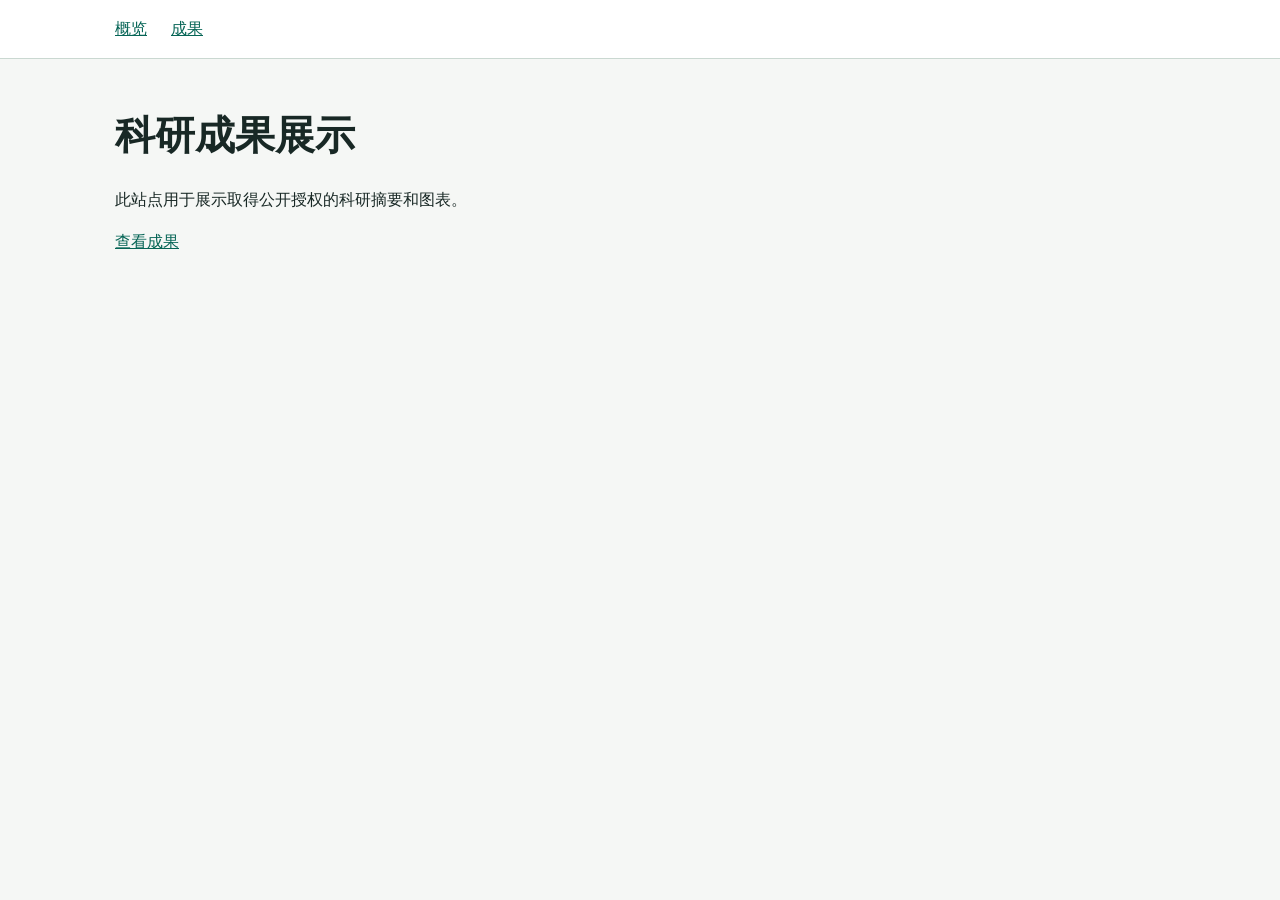
==== docs/index.html @ 7135bedb "Publish empty connectivity preview" ====
<!doctype html>
<html lang="zh-CN"><head><meta charset="utf-8"><meta name="viewport" content="width=device-width, initial-scale=1"><title>科研成果展示</title><link rel="stylesheet" href="assets/site.css"></head><body><header><nav class="wrap" aria-label="站点导航"><a href="index.html">概览</a><a href="results.html">成果</a></nav></header><main class="wrap"><h1>科研成果展示</h1><p class="intro">此站点用于展示取得公开授权的科研摘要和图表。</p><p><a href="results.html">查看成果</a></p></main></body></html>
---- docs/assets/site.css ----
:root{color:#182825;background:#f5f7f5;font-family:system-ui,sans-serif;line-height:1.65}
body{margin:0} .wrap{width:min(1050px,calc(100% - 2rem));margin:auto}
header{background:#fff;border-bottom:1px solid #cad8d1} nav{display:flex;gap:1.5rem;padding:1rem 0}
a{color:#066556} a:focus-visible{outline:2px solid #066556;outline-offset:4px}
main{padding:1.5rem 0 3rem} h1,h2,h3{line-height:1.25} h1{font-size:clamp(1.7rem,5vw,2.5rem)}
.intro{max-width:70ch} article{padding:1rem clamp(.65rem,3vw,1.5rem);margin:1rem 0 1.5rem;background:#fff;border:1px solid #cad8d1}
figure{margin:1rem 0} img{display:block;width:100%;height:auto} figcaption,.downloads{margin-top:.6rem}
summary{cursor:pointer;color:#066556;font-weight:600}.table-wrap{overflow:auto}
table{width:100%;border-collapse:collapse;text-align:start;font-variant-numeric:tabular-nums}
th,td{border-bottom:1px solid #cad8d1;padding:.4rem .55rem;text-align:start;min-width:5ch}
@media(max-width:480px){
  .table-wrap{overflow:visible} table,tbody,tr{display:block}
  thead{position:absolute;width:1px;height:1px;overflow:hidden;clip-path:inset(50%);white-space:nowrap}
  tbody tr{margin:.65rem 0;padding:.35rem .5rem;border:1px solid #cad8d1}
  td{display:grid;grid-template-columns:minmax(4.5rem,2fr) minmax(0,3fr);gap:.4rem;
     min-width:0;padding:.3rem .15rem;overflow-wrap:anywhere}
  td::before{content:attr(data-label);font-weight:600} td:last-child{border-bottom:0}
}
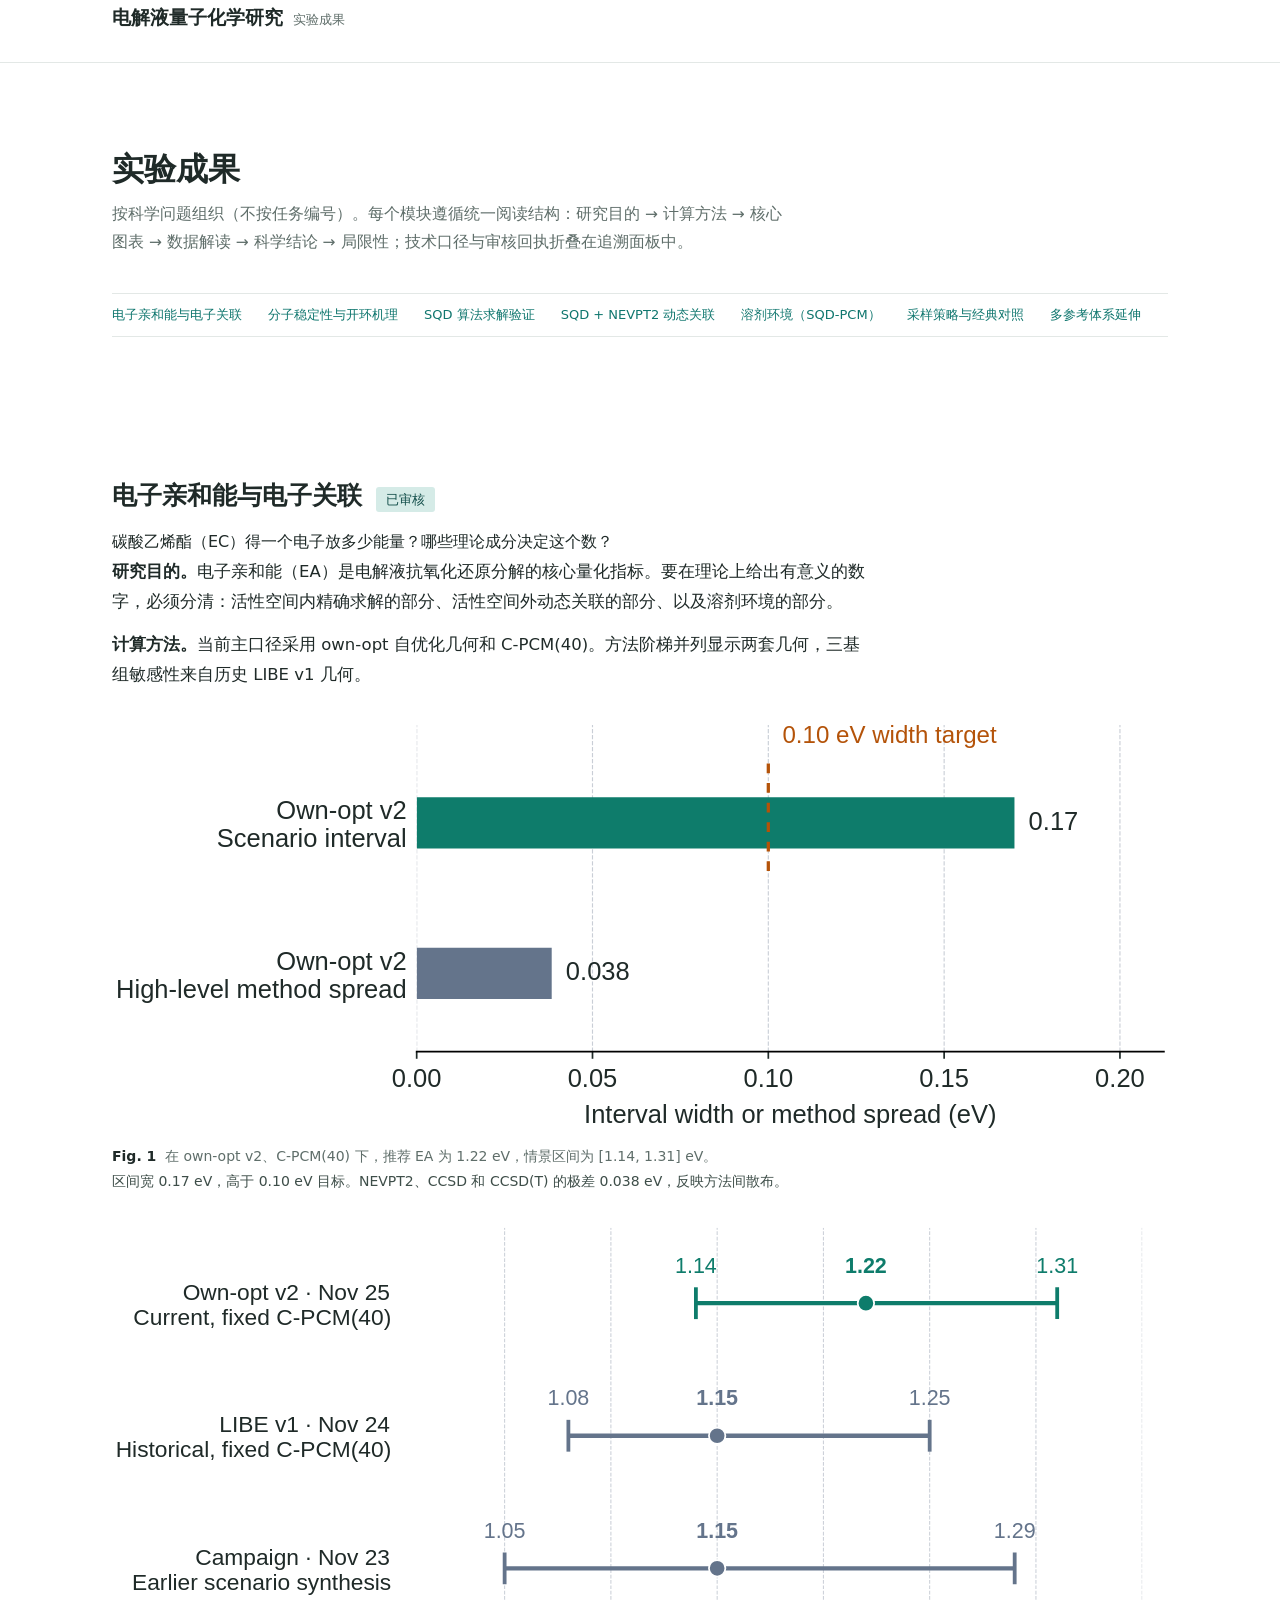
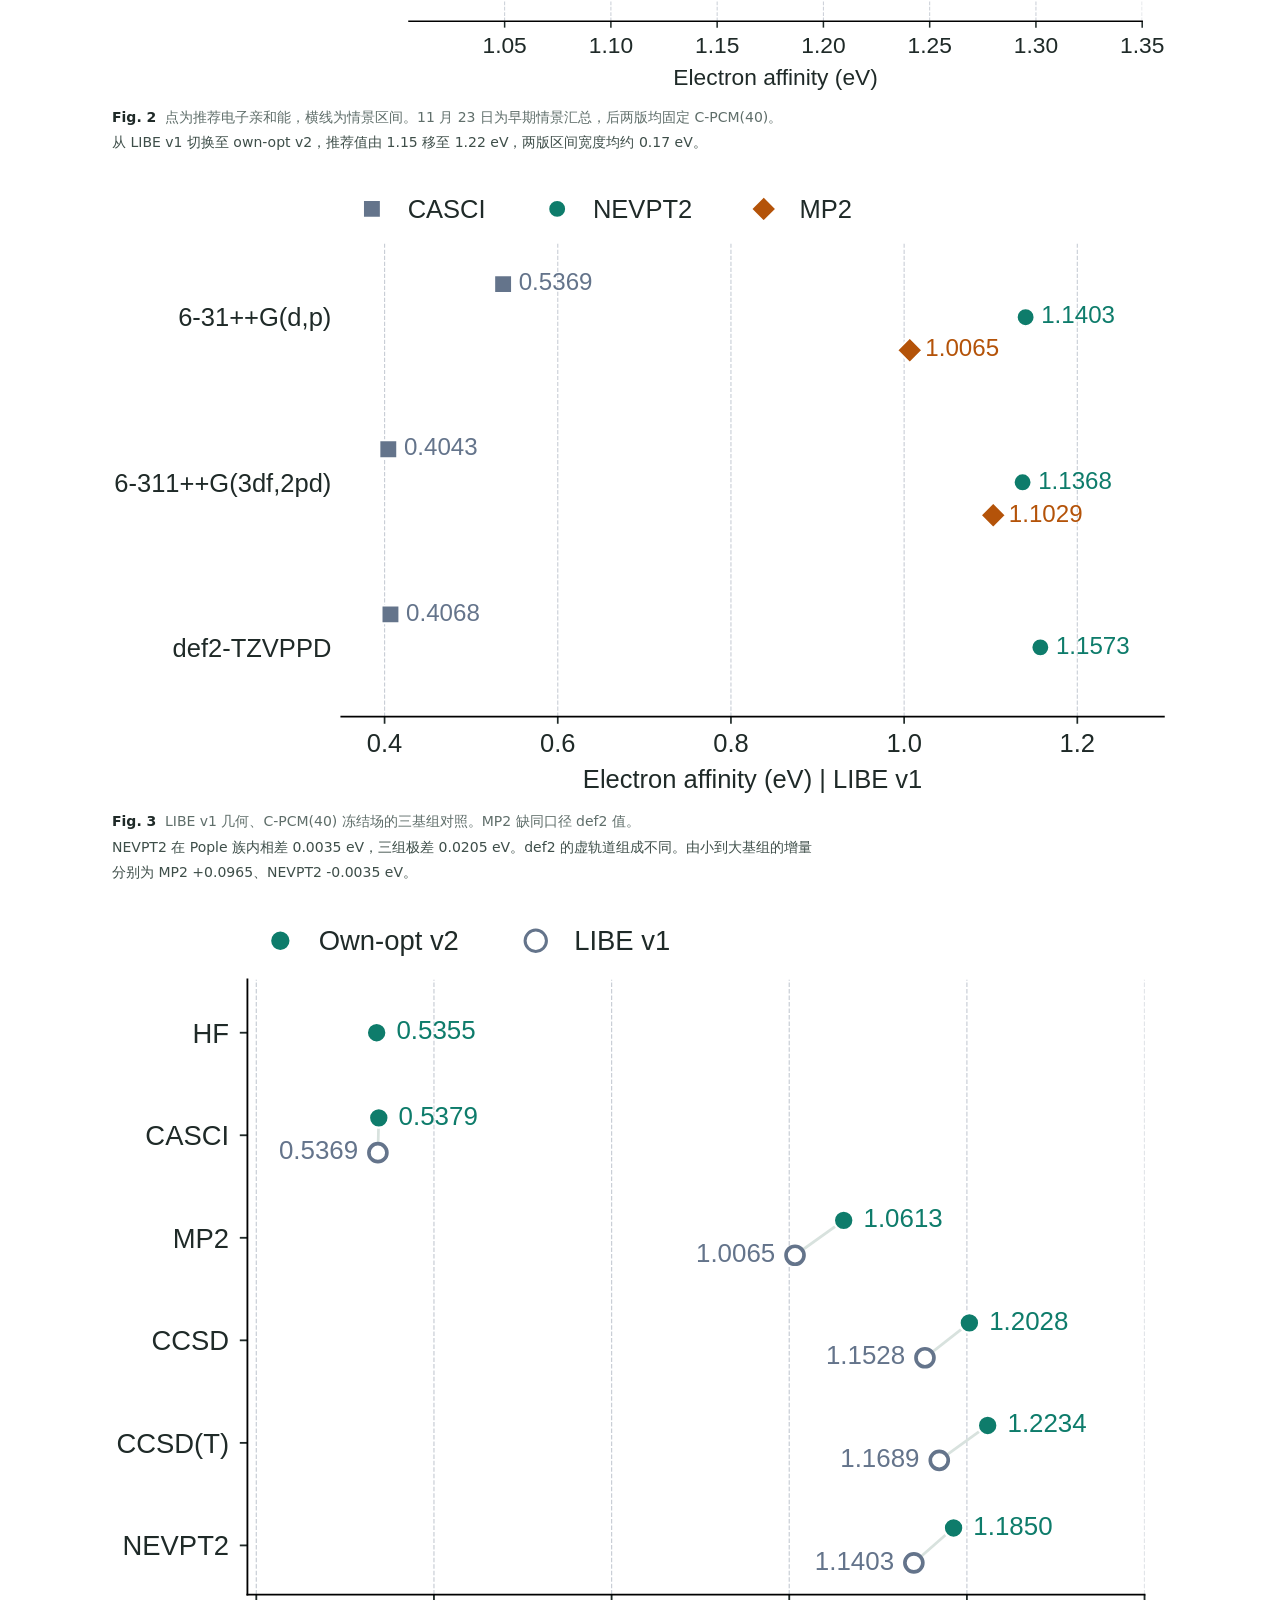
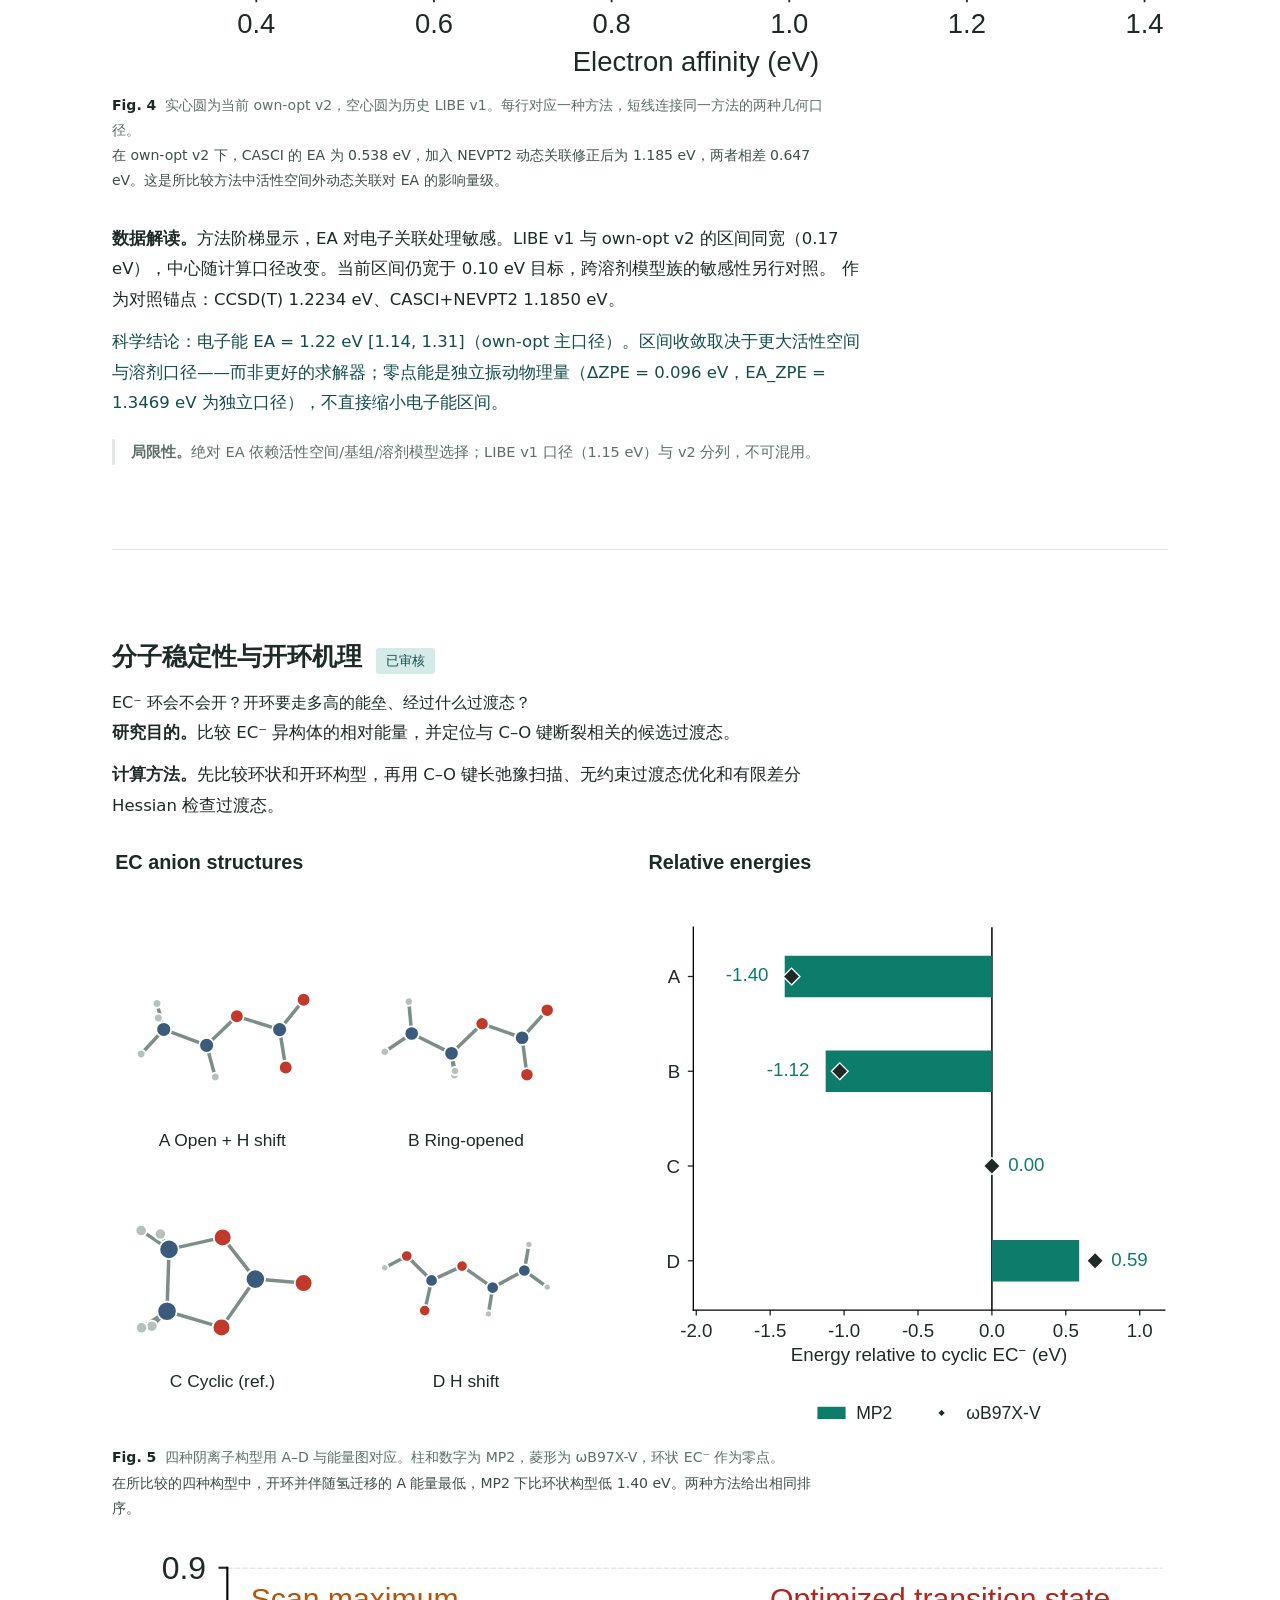
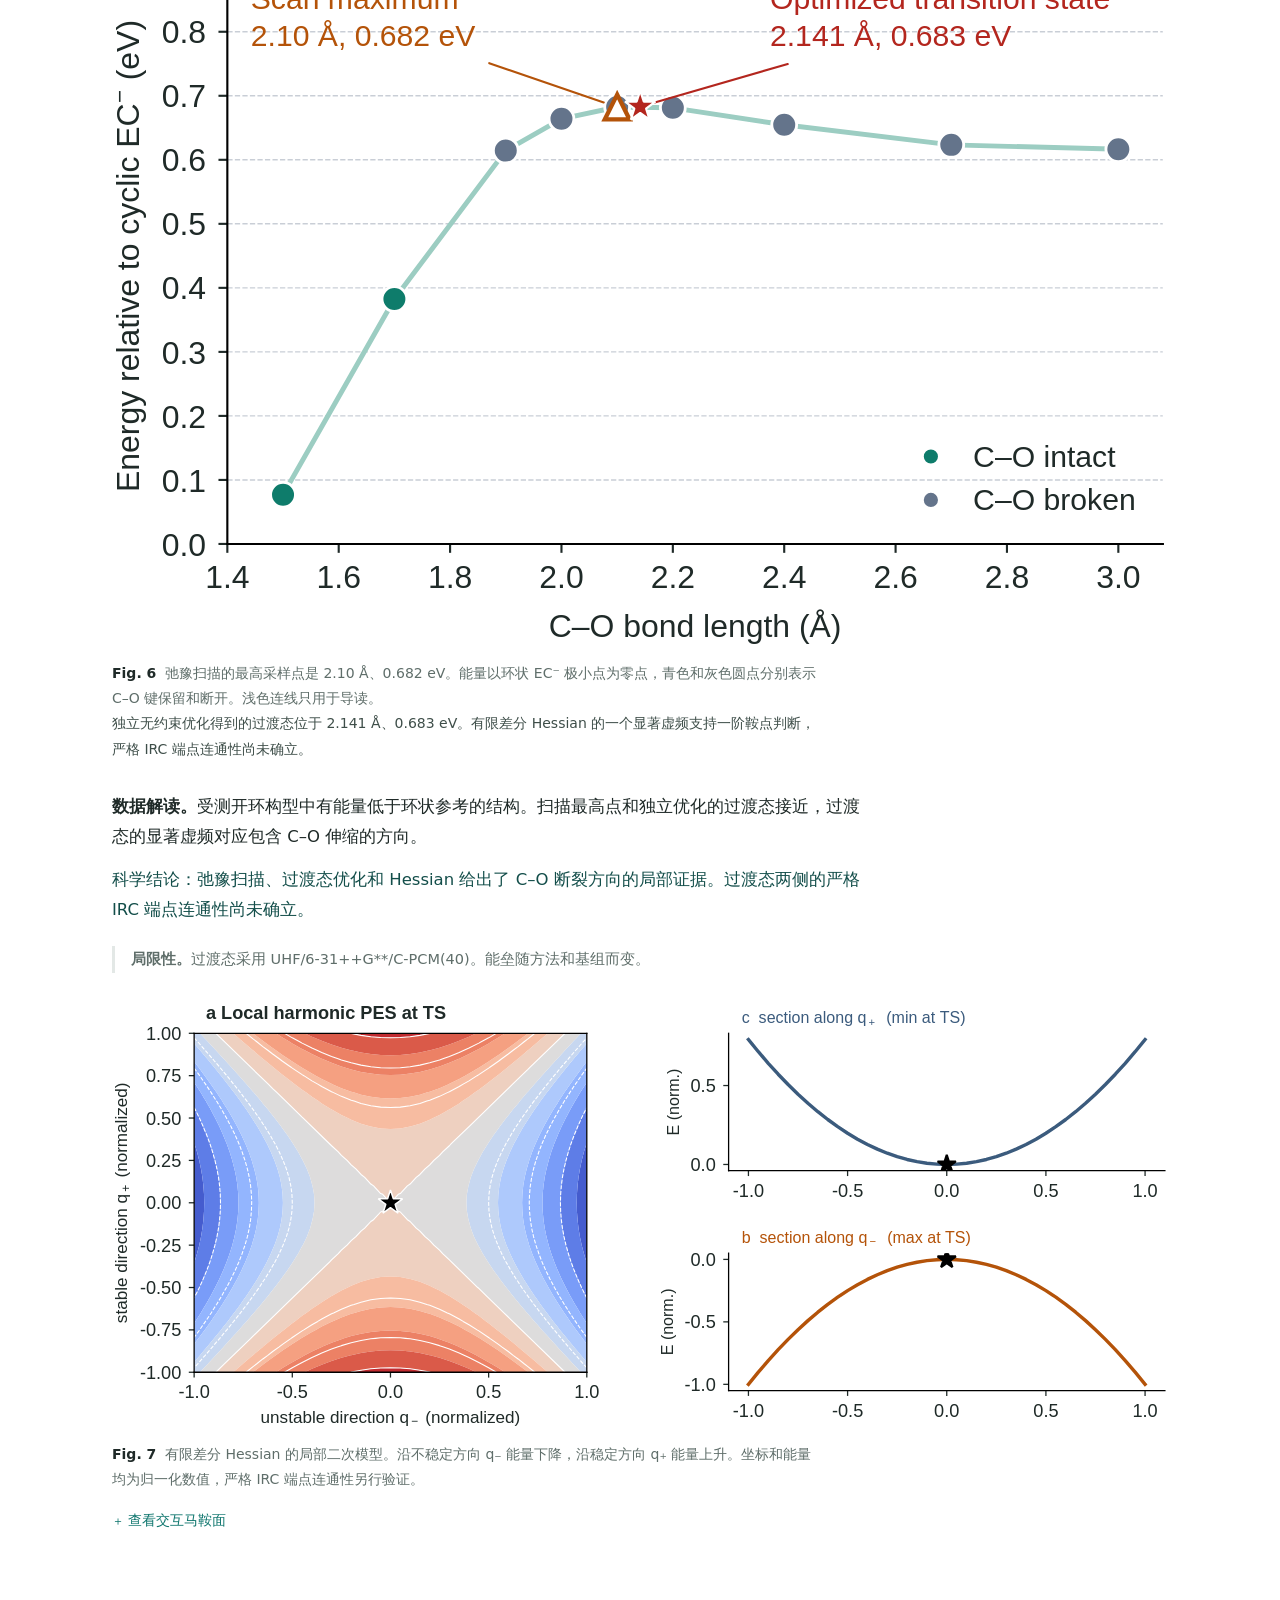
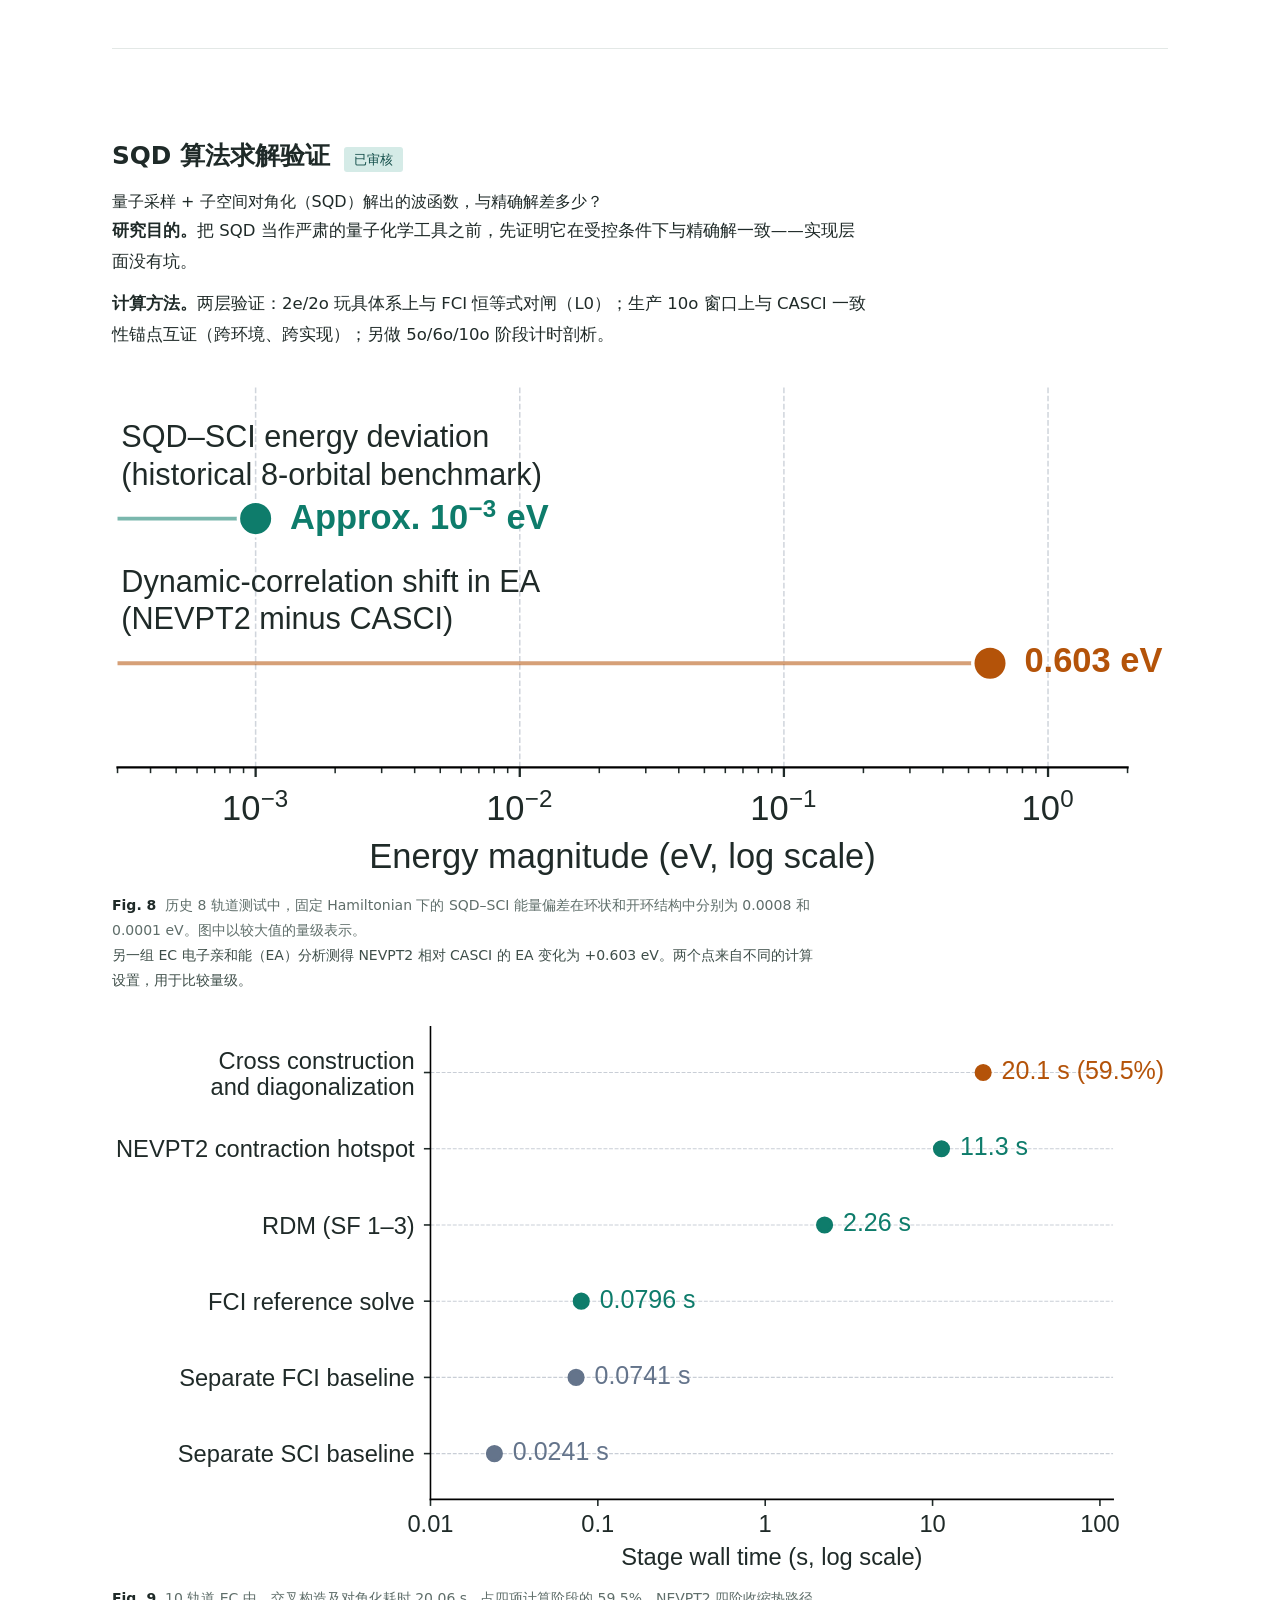
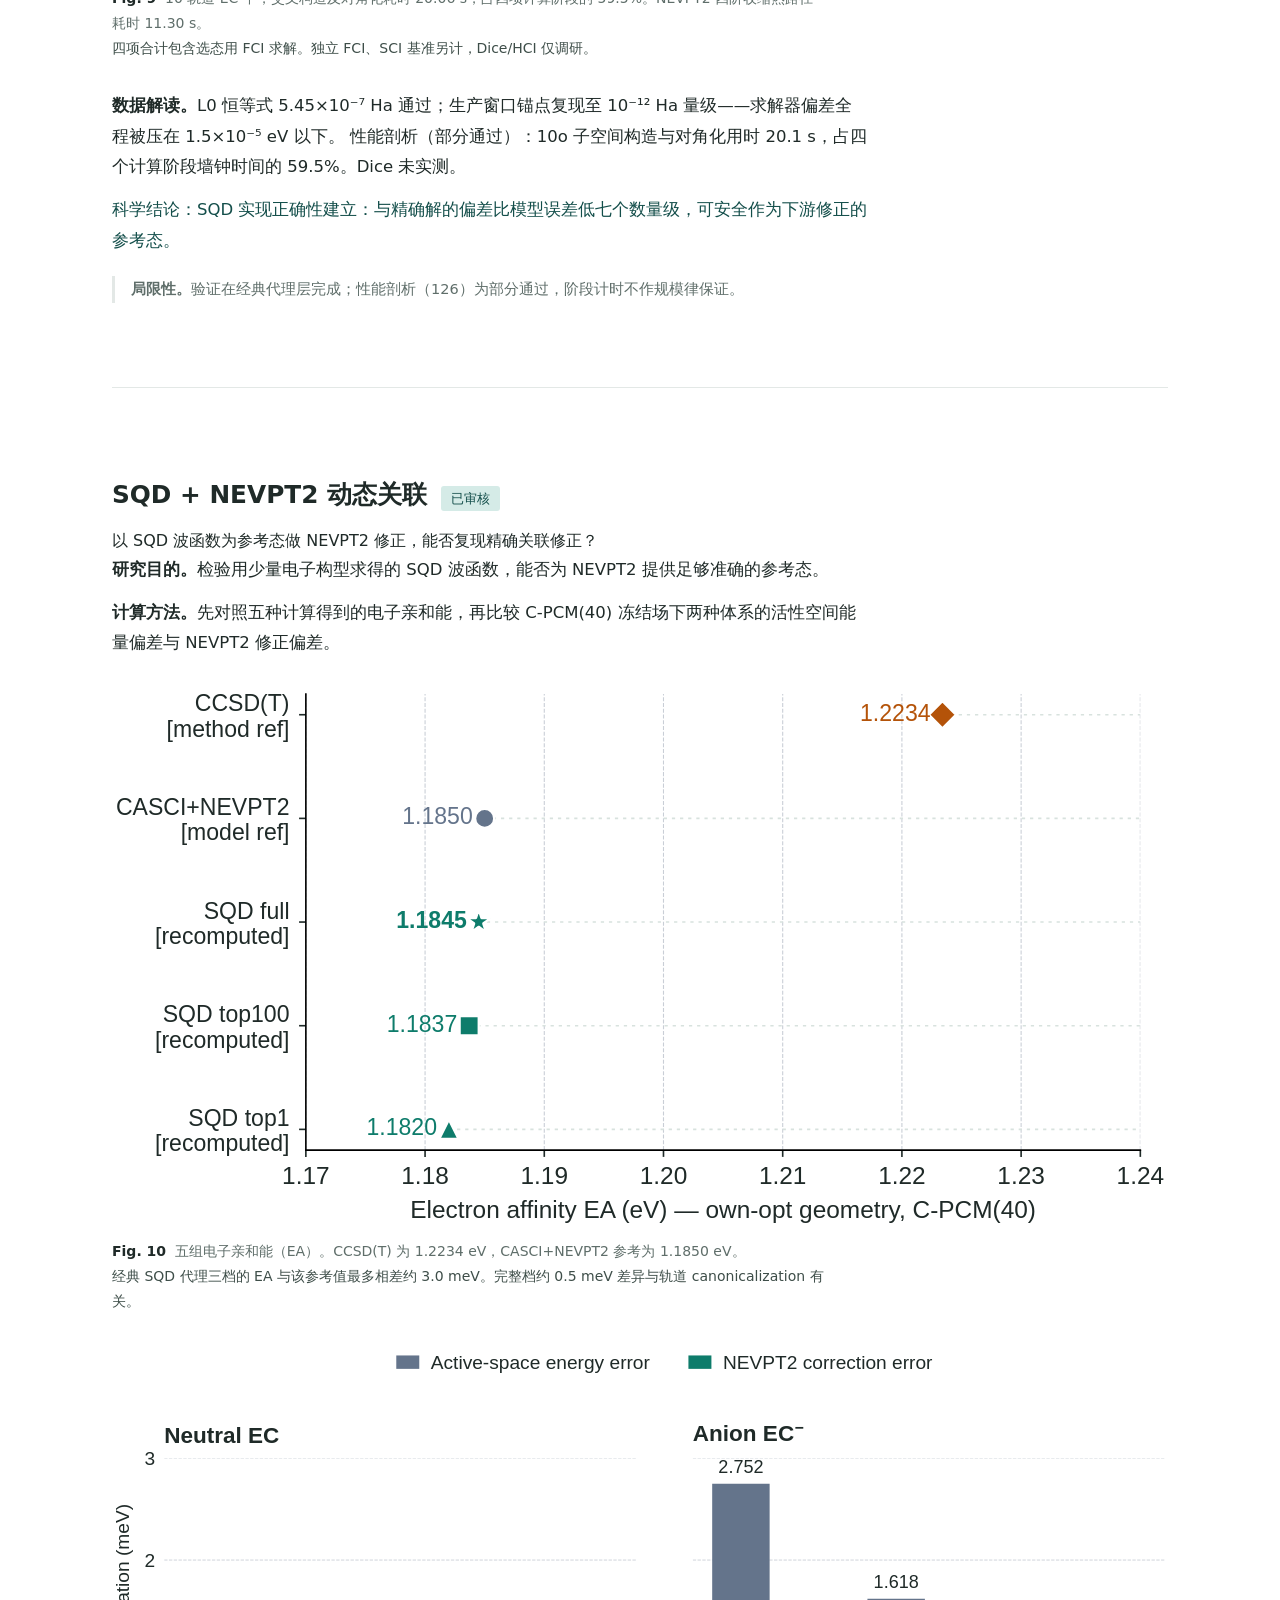
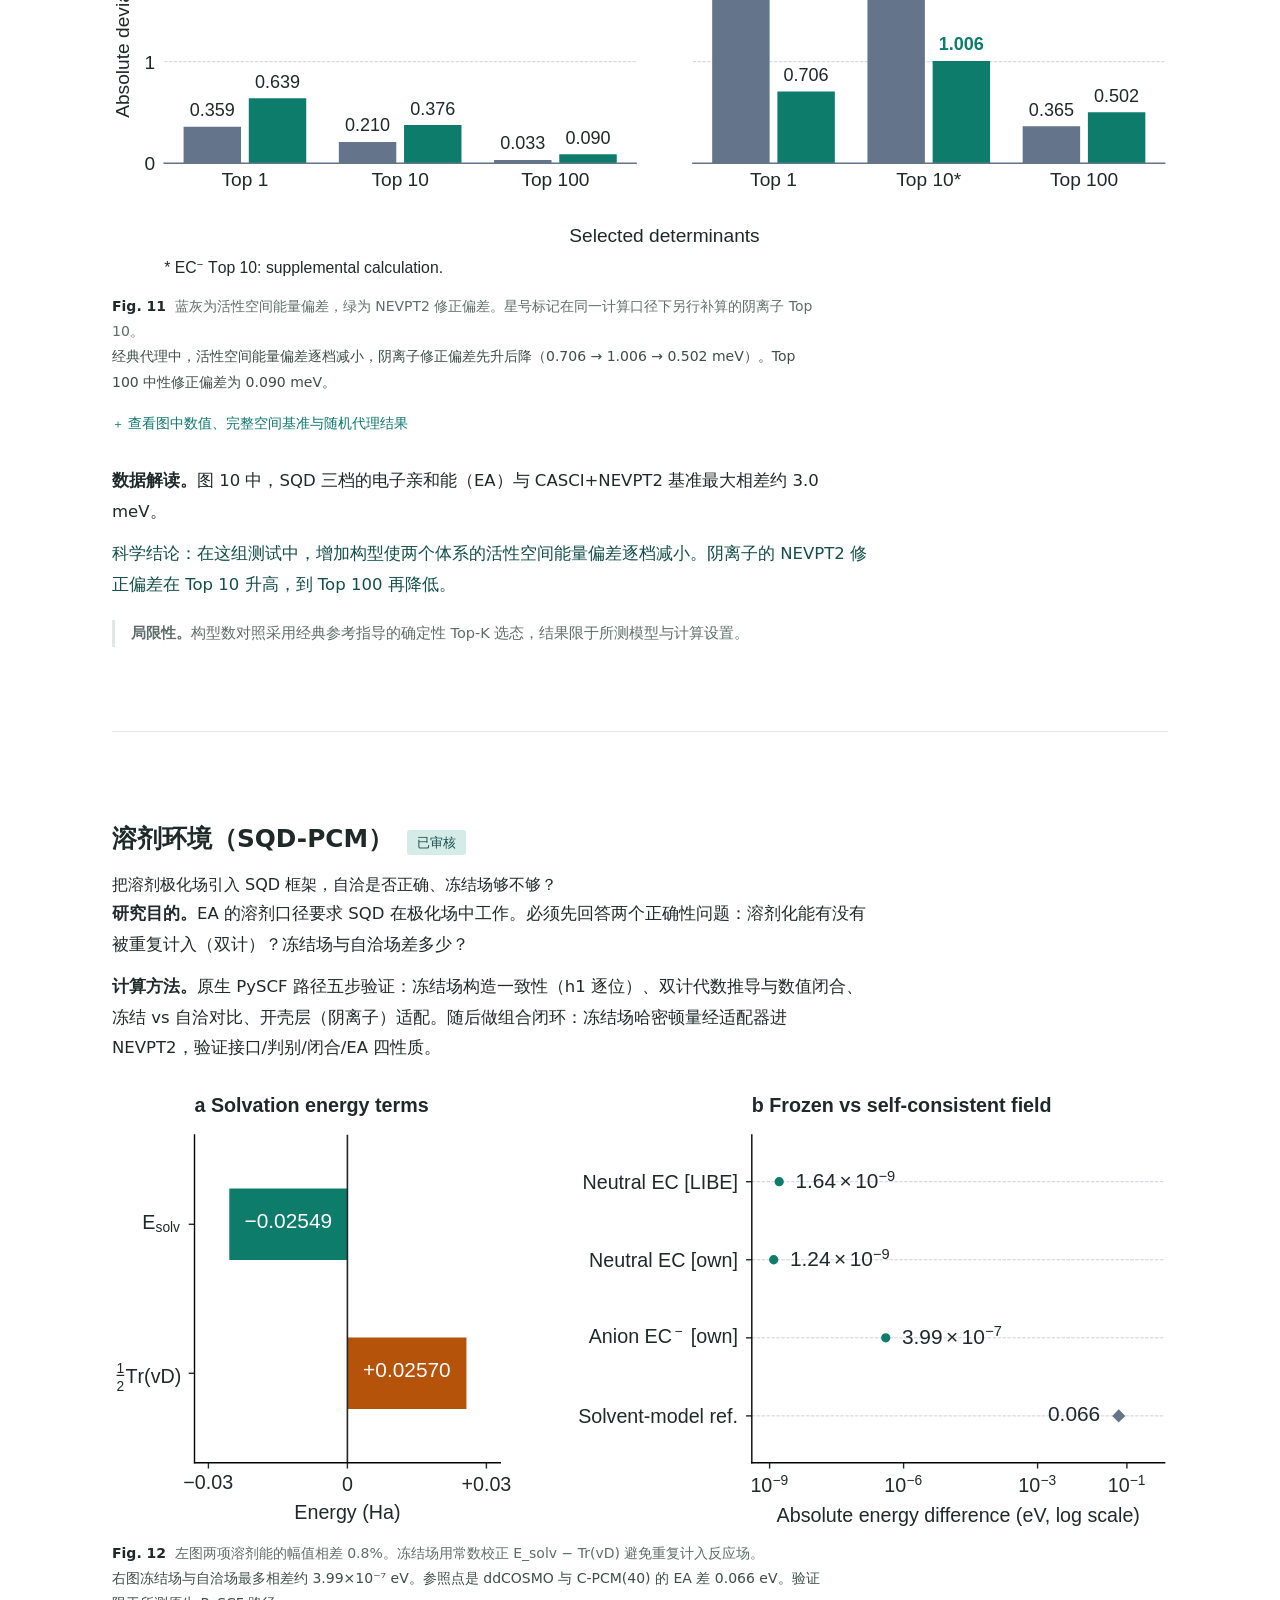
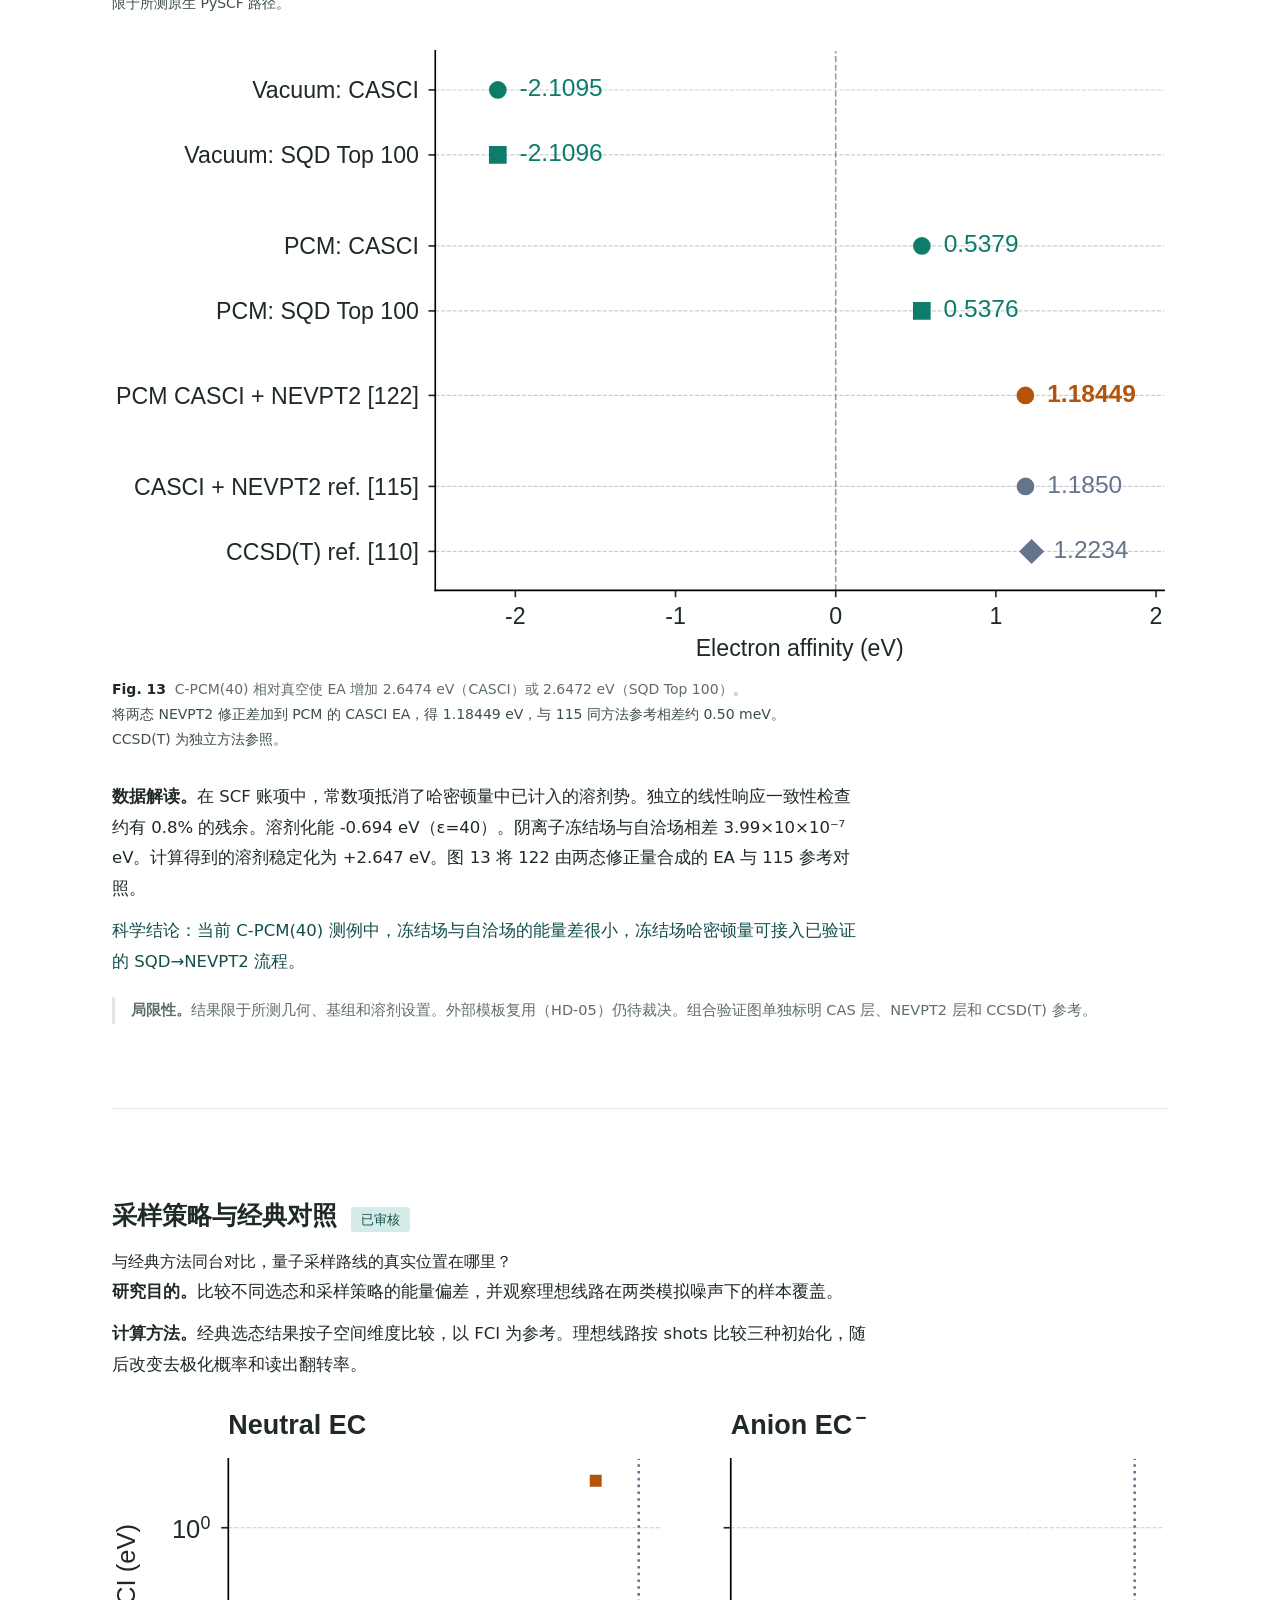
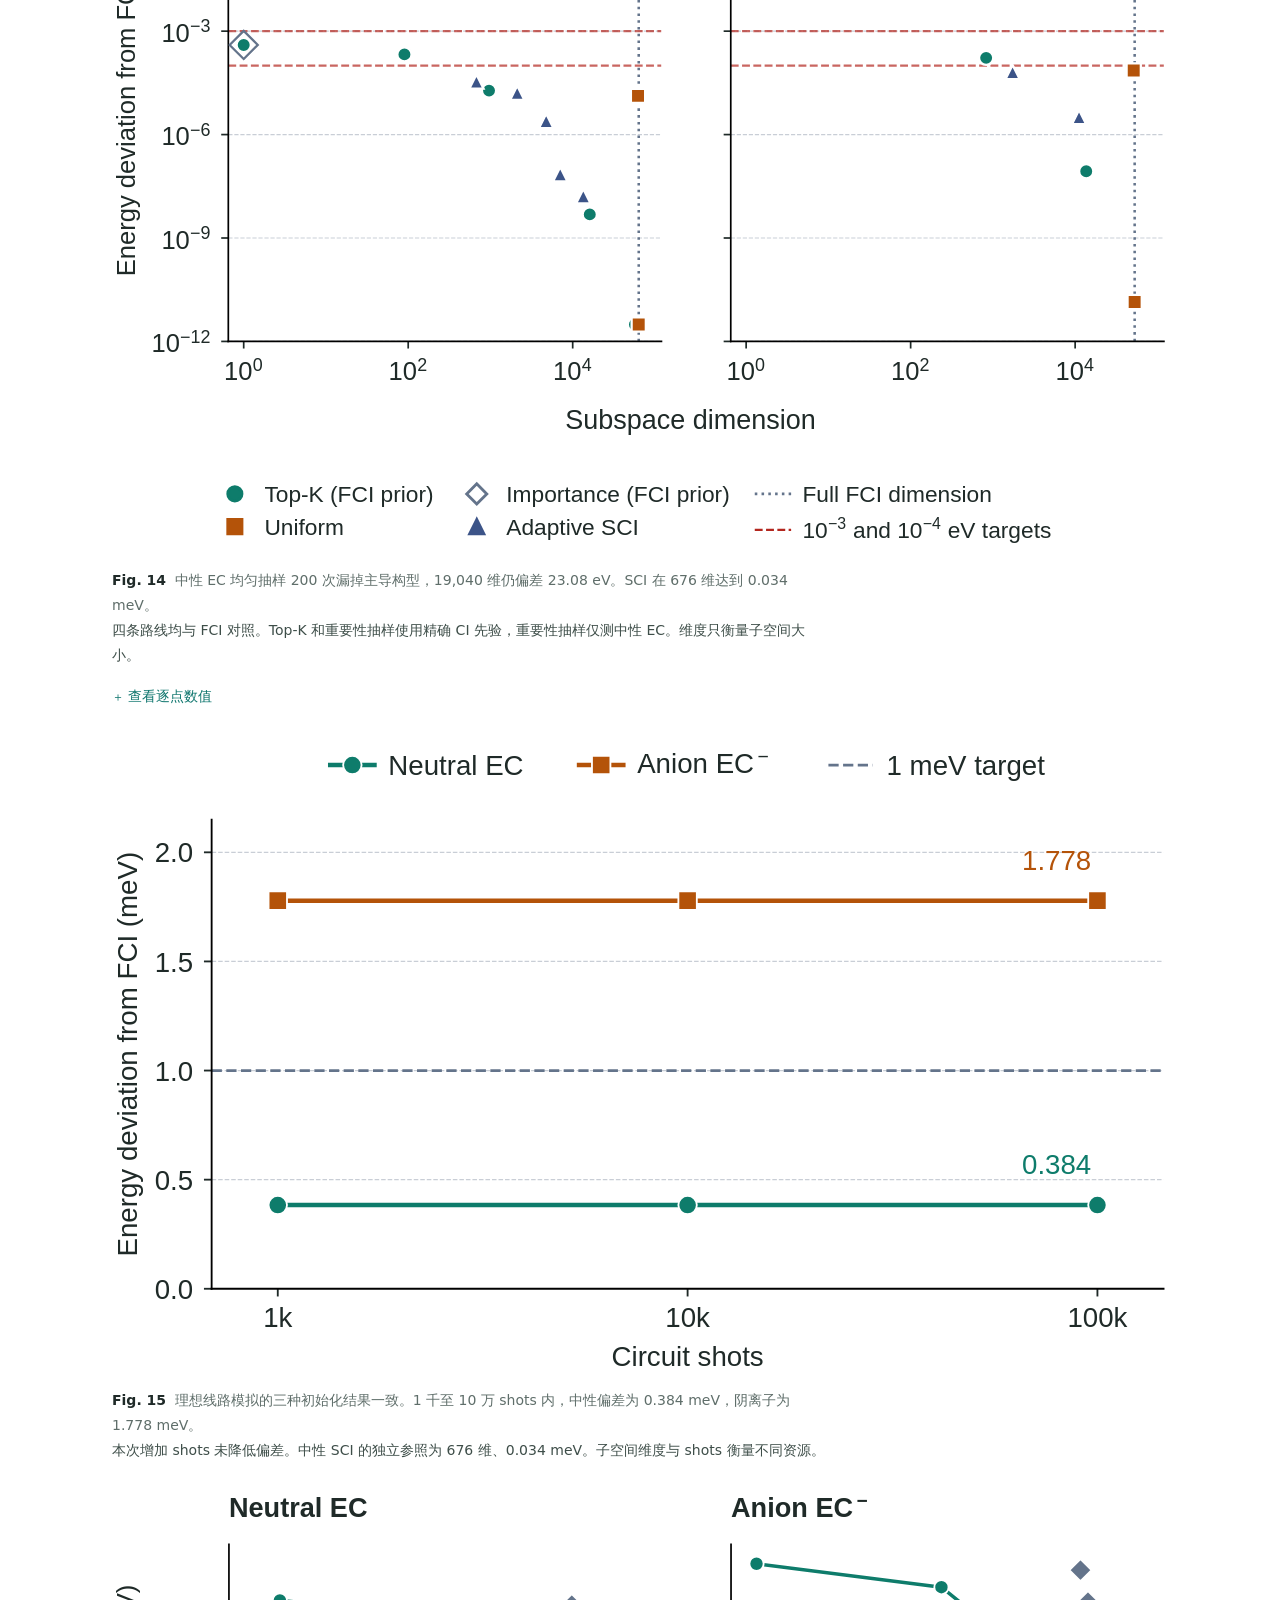
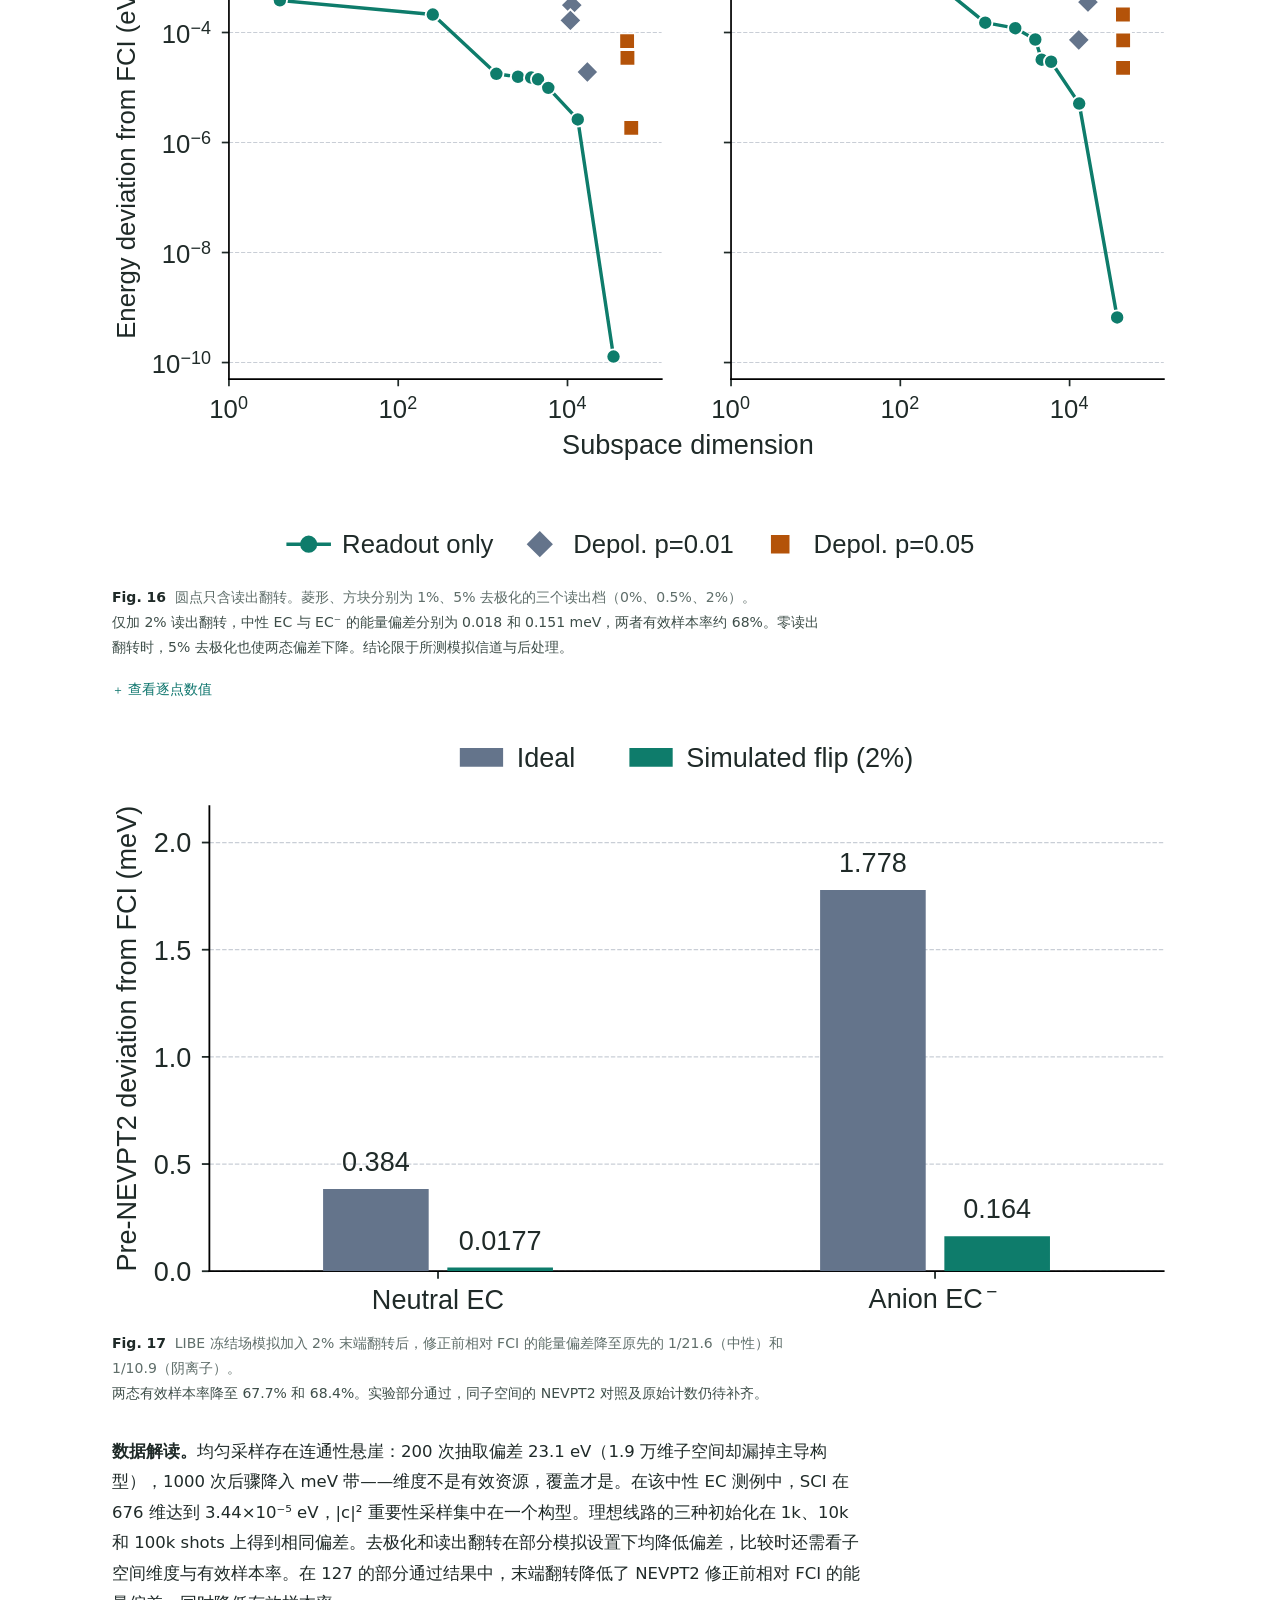
==== commit 5974017e: "Publish full research results" ====
--- a/docs/index.html
+++ b/docs/index.html
@@ -1,2 +1,251 @@
 <!doctype html>
-<html lang="zh-CN"><head><meta charset="utf-8"><meta name="viewport" content="width=device-width, initial-scale=1"><title>科研成果展示</title><link rel="stylesheet" href="assets/site.css"></head><body><header><nav class="wrap" aria-label="站点导航"><a href="index.html">概览</a><a href="results.html">成果</a></nav></header><main class="wrap"><h1>科研成果展示</h1><p class="intro">此站点用于展示取得公开授权的科研摘要和图表。</p><p><a href="results.html">查看成果</a></p></main></body></html>
+<html lang="zh-CN"><head>
+<meta charset="utf-8">
+<meta name="viewport" content="width=device-width, initial-scale=1">
+<title>实验成果 · 电解液量子化学研究</title>
+
+
+
+<style>/* site.css — 电解液量子化学科研网站 · 方向 A「刊」
+   设计系统唯一实现（DESIGN.md v2）。青绿主色 / 白底 / 期刊式层级。 */
+
+:root {
+  --ink: #1F2A28;
+  --teal: #0F766E;
+  --teal-deep: #134E4A;
+  --teal-tint: #D5EBE7;
+  --paper: #FFFFFF;
+  --canvas: #F4F6F5;
+  --muted: #5F6E6A;
+  --hairline: #E3E8E6;
+  --amber: #B45309;
+  --amber-tint: #FBEEDC;
+  --serif: "Noto Serif SC", "Songti SC", serif;
+  --sans: "Noto Sans SC", "Microsoft YaHei", sans-serif;
+  --w-wide: 1120px;
+  --w-read: 860px;
+}
+
+* { box-sizing: border-box; margin: 0; padding: 0; }
+html { scroll-behavior: smooth; }
+body {
+  background: var(--paper); color: var(--ink);
+  font-family: var(--sans); font-size: 16.5px; line-height: 1.85;
+  font-variant-numeric: tabular-nums;
+  -webkit-font-smoothing: antialiased;
+}
+a { color: var(--teal); text-decoration: none; }
+a:hover { text-decoration: underline; text-underline-offset: 3px; }
+:focus-visible { outline: 2px solid var(--teal); outline-offset: 2px; }
+img, svg { max-width: 100%; }
+
+.wrap { max-width: var(--w-wide); margin: 0 auto; padding: 0 32px; }
+.measure { max-width: 72ch; }
+
+/* ---------- 顶栏 ---------- */
+header.top { position: sticky; top: 0; background: rgba(255,255,255,.95); backdrop-filter: blur(8px);
+  border-bottom: 1px solid var(--hairline); z-index: 60; }
+.nav { display: flex; align-items: baseline; gap: 34px; height: 62px; }
+.brand { font-family: var(--serif); font-weight: 600; font-size: 19px; color: var(--ink); }
+.brand small { color: var(--muted); font-family: var(--sans); font-weight: 400; font-size: 12.5px; margin-left: 10px; }
+.nav nav { margin-left: auto; display: flex; gap: 26px; font-size: 14.5px; }
+.nav nav a { color: var(--muted); padding-bottom: 4px; }
+.nav nav a.on { color: var(--teal-deep); font-weight: 500; border-bottom: 2px solid var(--teal); }
+.nav .internal { font-size: 13px; color: var(--muted); border-left: 1px solid var(--hairline); padding-left: 22px; }
+
+/* ---------- 首屏 ---------- */
+.hero { padding: 88px 0 84px; border-bottom: 1px solid var(--hairline); }
+.hero-grid { display: grid; grid-template-columns: minmax(0,7fr) minmax(0,5fr); gap: 60px; align-items: start; }
+.kicker { font-size: 14px; color: var(--muted); margin-bottom: 16px; }
+h1 { font-family: var(--serif); font-weight: 600; font-size: clamp(30px, 3.8vw, 44px); line-height: 1.35; margin-bottom: 20px; }
+.lede { font-size: 17.5px; max-width: 60ch; margin-bottom: 24px; }
+.lede b { font-weight: 500; }
+.coreline { border-left: 3px solid var(--teal); padding: 6px 0 6px 18px; margin: 24px 0 32px; max-width: 62ch; }
+.coreline p { font-size: 16px; color: var(--teal-deep); }
+.coreline small { display: block; color: var(--muted); font-size: 13px; margin-top: 4px; }
+.statrow { display: flex; gap: 52px; flex-wrap: wrap; }
+.stat .n { font-size: 42px; font-weight: 500; color: var(--teal-deep); line-height: 1.15; }
+.stat .n em { font-style: normal; font-size: 16px; color: var(--muted); font-weight: 400; margin-left: 3px; }
+.stat .l { font-size: 13.5px; color: var(--muted); margin-top: 2px; max-width: 20ch; }
+.hero-fig img { width: 100%; display: block; }
+.hero-fig figcaption, .figcap { font-size: 13px; color: var(--muted); margin-top: 10px; line-height: 1.75;
+  border-top: 1px solid var(--hairline); padding-top: 10px; }
+
+/* ---------- 章节 ---------- */
+section.chapter { padding: 84px 0; border-bottom: 1px solid var(--hairline); }
+section.chapter.tint { background: var(--canvas); }
+.ch-head { margin-bottom: 36px; }
+.ch-head h2 { font-family: var(--serif); font-weight: 600; font-size: clamp(24px, 2.6vw, 32px); line-height: 1.4; }
+.ch-head .sub { color: var(--muted); font-size: 15.5px; margin-top: 8px; max-width: 68ch; }
+
+/* ---------- 成果模块（文章式） ---------- */
+.result { padding: 40px 0; border-top: 1px solid var(--hairline); }
+.result:first-of-type { border-top: none; padding-top: 8px; }
+.result-head { display: flex; align-items: baseline; gap: 14px; flex-wrap: wrap; margin-bottom: 8px; }
+.result-head h3 { font-family: var(--serif); font-weight: 600; font-size: 24px; line-height: 1.45; }
+.badge { display: inline-block; font-size: 12.5px; padding: 1px 10px; border-radius: 3px; font-weight: 500; vertical-align: 2px; white-space: nowrap; }
+.badge.ok { background: var(--teal-tint); color: var(--teal-deep); }
+.badge.partial { background: var(--amber-tint); color: var(--amber); }
+.badge.plain { background: var(--canvas); color: var(--muted); }
+.result .q { font-size: 15.5px; color: var(--teal-deep); margin-bottom: 14px; }
+.reading { display: flex; flex-wrap: wrap; gap: 4px 26px; font-size: 13px; color: var(--muted);
+  border-top: 1px solid var(--hairline); border-bottom: 1px solid var(--hairline); padding: 9px 0; margin: 22px 0; }
+.interp { max-width: 72ch; }
+.interp p { margin-bottom: 12px; }
+.interp .concl { color: var(--teal-deep); font-weight: 500; }
+.limits { font-size: 14.5px; color: var(--muted); border-left: 3px solid var(--hairline); padding-left: 16px; margin-top: 20px; }
+
+/* 图容器 */
+figure.fig { margin: 30px 0; }
+figure.fig img { width: 100%; display: block; background: #fff; }
+figure.fig figcaption { font-size: 14px; color: var(--muted); margin-top: 12px; line-height: 1.8; max-width: 80ch; }
+figure.fig figcaption b { color: var(--ink); font-weight: 500; }
+.figure-number, #lightbox .lightbox-number { color: inherit; font-weight: 700; white-space: nowrap; }
+.figure-number { color: var(--ink); margin-right: 0.3em; }
+#lightbox .lightbox-number { display: block; }
+#lightbox .lightbox-number:empty { display: none; }
+figure.fig .figure-zoom { display: block; width: 100%; margin: 0; padding: 0; border: 0; background: none; cursor: zoom-in; }
+
+/* 灯箱 */
+#lightbox { width: min(96vw, 1280px); max-height: 92vh; margin: auto; padding: 10px;
+  overflow: auto; border: 0; border-radius: 5px; background: #17211e; color: #E7EFED; }
+#lightbox::backdrop { background: rgba(20,28,26,.82); }
+#lightbox img { display: block; max-width: 100%; height: auto; margin-inline: auto; background: #fff; cursor: zoom-out; }
+#lightbox .cap { margin: 10px auto 2px; max-width: 85ch; white-space: pre-line; font-size: 13.5px; }
+#lightbox .lightbox-close { display: block; margin: 0 0 8px auto; padding: 7px 12px; min-height: 36px;
+  border: 1px solid #9FB6AB; background: #17211e; color: #fff; cursor: pointer; }
+#lightbox .lightbox-close:focus-visible { outline-color: #fff; }
+
+/* 追溯面板 */
+details.trace { margin-top: 16px; font-size: 14px; }
+details.trace summary { cursor: pointer; color: var(--teal); list-style: none; font-weight: 400; }
+details.trace summary::-webkit-details-marker { display: none; }
+details.trace summary::before { content: "＋ "; font-size: 12px; }
+details.trace[open] summary::before { content: "－ "; }
+details.trace table { width: 100%; border-collapse: collapse; margin-top: 10px; font-size: 13.5px; }
+details.trace th { text-align: left; font-weight: 500; color: var(--muted); padding: 6px 14px 6px 0; border-bottom: 1px solid var(--hairline); white-space: nowrap; }
+details.trace td { padding: 6px 14px 6px 0; border-bottom: 1px solid var(--hairline); }
+.figure-source-links { display: flex; flex-wrap: wrap; gap: 8px 16px; list-style: none; padding: 0; }
+.point-system { display: flex; flex-wrap: wrap; align-items: center; gap: 8px; margin-top: 12px; }
+.point-system select { font: inherit; color: var(--ink); background: #fff; border: 1px solid var(--muted);
+  padding: 5px 8px; min-height: 36px; }
+.figure-points .point-table { font-variant-numeric: tabular-nums; color: var(--ink); }
+.figure-points .point-table thead th { white-space: normal; }
+.figure-points .point-table[hidden], .figure-points .point-label { display: none; }
+@media (max-width: 620px) {
+  .figure-points .point-table thead { position: absolute; height: 1px; width: 1px; margin: -1px;
+    overflow: hidden; clip-path: inset(50%); }
+  .figure-points .point-table, .figure-points .point-table tbody, .figure-points .point-table tr { display: block; }
+  .figure-points .point-table tr { padding: 6px 0; border-bottom: 1px solid var(--hairline); }
+  .figure-points .point-table td { display: grid; grid-template-columns: minmax(0, 2fr) minmax(0, 3fr);
+    gap: 8px; padding: 2px 0; border: 0; overflow-wrap: anywhere; }
+  .figure-points .point-label { display: inline; color: var(--muted); }
+}
+
+/* 数据表 */
+table.data { width: 100%; border-collapse: collapse; font-size: 14.5px; }
+table.data th { text-align: left; font-weight: 500; color: var(--muted); padding: 8px 16px 8px 0; border-bottom: 2px solid var(--hairline); }
+table.data td { padding: 8px 16px 8px 0; border-bottom: 1px solid var(--hairline); }
+table.data td.num { text-align: right; font-variant-numeric: tabular-nums; }
+
+/* 分类学表（计算来源） */
+table.taxonomy td.src { white-space: nowrap; font-weight: 500; color: var(--teal-deep); }
+
+/* 3D / 交互容器 */
+.mol3d { width: 100%; height: 420px; background: #fff; position: relative; border: 1px solid var(--hairline); }
+.mol3d .hint { position: absolute; right: 14px; bottom: 12px; font-size: 12px; color: var(--muted); pointer-events: none; }
+.mol-legend { display: flex; gap: 16px; flex-wrap: wrap; font-size: 12.5px; color: var(--muted); margin: 8px 0 2px; }
+.mol-legend .dot { display: inline-block; width: 11px; height: 11px; border-radius: 50%; margin-right: 5px; vertical-align: -1px; }
+.mol-tabs { display: flex; flex-wrap: wrap; gap: 8px; margin: 14px 0; }
+.mol-tabs button { font-family: var(--sans); font-size: 13.5px; padding: 4px 14px; background: #fff;
+  border: 1px solid var(--hairline); border-radius: 3px; color: var(--muted); cursor: pointer; }
+.mol-tabs button.on { border-color: var(--teal); color: var(--teal-deep); font-weight: 500; }
+.plotly-box { width: 100%; height: 480px; border: 1px solid var(--hairline); background: #fff; }
+
+/* 方法流程（示意图占位容器） */
+.pipeline { margin: 28px 0; }
+.pipeline svg { width: 100%; height: auto; }
+
+/* 结论列表 */
+ul.props { list-style: none; max-width: 76ch; }
+ul.props li { padding: 14px 0 14px 30px; position: relative; border-bottom: 1px solid var(--hairline); }
+ul.props li::before { content: ""; position: absolute; left: 2px; top: 24px; width: 14px; height: 3px; background: var(--teal); }
+ul.props li .ev { display: block; font-size: 13px; color: var(--muted); margin-top: 2px; }
+
+/* 页脚 */
+footer { padding: 52px 0 64px; font-size: 13.5px; color: var(--muted); }
+footer .cols { display: flex; gap: 80px; flex-wrap: wrap; }
+
+/* 内部管理区（ops） */
+body.ops { background: #ECEFF0; }
+body.ops .panel { background: #fff; border: 1px solid #D5DAD8; border-left: 3px solid #9AA5A0; border-radius: 2px; padding: 18px 20px; margin-bottom: 16px; }
+body.ops .panel h2 { font-family: var(--sans); font-size: 16px; font-weight: 700; margin-bottom: 10px; color: #3E4E49; }
+body.ops .brand { color: #3E4E49; }
+body.ops .brand small { color: #7A8581; }
+body.ops header.top { background: #ECEFF0; border-bottom: 1px solid #D5DAD8; }
+body.ops .nav a { color: #5F6E6A; }
+body.ops .tag { background: #ECEFF0; color: #5F6E6A; }
+body.ops .badge.ok { background: #E2E7E5; color: #3E4E49; }
+body.ops .badge.partial { background: #F0E9DE; color: #8A6D3B; }
+body.ops .cols2 { display: grid; grid-template-columns: 1fr 1fr; gap: 18px; }
+body.ops .tag { font-size: 12px; padding: 1px 8px; border-radius: 3px; background: var(--canvas); color: var(--muted); }
+body.ops .grid-tasks .task { display: flex; justify-content: space-between; gap: 12px; padding: 8px 0; border-bottom: 1px solid var(--hairline); font-size: 14px; }
+
+/* 兼容提示条 */
+.compat-note { background: var(--amber-tint); color: var(--amber); font-size: 13.5px; padding: 8px 16px; text-align: center; }
+
+/* 响应式 */
+@media (max-width: 900px) {
+  .hero-grid { grid-template-columns: 1fr; gap: 36px; }
+  .nav nav { display: none; }
+  .nav .internal { display: none; }
+  .statrow { gap: 30px; }
+  body.ops .cols2 { grid-template-columns: 1fr; }
+  .reading { gap: 4px 18px; }
+}
+@media (max-width: 480px) {
+  .wrap { padding: 0 20px; }
+  .stat .n { font-size: 34px; }
+  .mol3d { height: 320px; }
+  details.trace table, details.trace tbody, details.trace tr, details.trace th, details.trace td { display: block; }
+  details.trace th { border-bottom: none; padding-bottom: 0; }
+  details.trace td { padding: 2px 0 10px 0; border-bottom: 1px solid var(--hairline); }
+  table.data { font-size: 13px; }
+}
+@media (prefers-reduced-motion: reduce) {
+  html { scroll-behavior: auto; }
+  * { transition: none !important; animation: none !important; }
+}
+
+:root{--sans:system-ui,"Microsoft YaHei",sans-serif;--serif:system-ui,"Microsoft YaHei",sans-serif}
+
+.point-system-label{margin:12px 0 2px;font-size:14px;color:var(--teal-deep)}
+a.figure-zoom{display:block} .interactive-saddle p{margin:8px 0}</style><script src="assets/site.js" defer=""></script><meta name="release-version" content="research-results-20261126">
+</head>
+<body>
+<header class="top"><div class="wrap nav">
+  <div class="brand">电解液量子化学研究<small>实验成果</small></div>
+  
+  
+</div></header>
+
+<section class="chapter" style="border-bottom:none;padding-bottom:30px"><div class="wrap">
+  <div class="ch-head">
+    <h2>实验成果</h2>
+    <p class="sub">按科学问题组织（不按任务编号）。每个模块遵循统一阅读结构：研究目的 → 计算方法 → 核心图表 → 数据解读 → 科学结论 → 局限性；技术口径与审核回执折叠在追溯面板中。</p>
+  </div>
+  <div class="reading" id="topic-nav"><a href="#ea">电子亲和能与电子关联</a><a href="#stability">分子稳定性与开环机理</a><a href="#sqd-solver">SQD 算法求解验证</a><a href="#sqd-nevpt2">SQD + NEVPT2 动态关联</a><a href="#sqd-pcm">溶剂环境（SQD-PCM）</a><a href="#sampling">采样策略与经典对照</a><a href="#mr">多参考体系延伸</a></div>
+</div></section>
+
+<div class="wrap"><div id="results-body"><section class="chapter" id="ea"><div><div class="result-head"><h2>电子亲和能与电子关联</h2><span class="badge ok">已审核</span></div><p class="q" style="font-size:16px">碳酸乙烯酯（EC）得一个电子放多少能量？哪些理论成分决定这个数？</p><div class="interp"><p><b>研究目的。</b>电子亲和能（EA）是电解液抗氧化还原分解的核心量化指标。要在理论上给出有意义的数字，必须分清：活性空间内精确求解的部分、活性空间外动态关联的部分、以及溶剂环境的部分。</p><p><b>计算方法。</b>当前主口径采用 own-opt 自优化几何和 C-PCM(40)。方法阶梯并列显示两套几何，三基组敏感性来自历史 LIBE v1 几何。</p></div><figure class="fig"><a class="figure-zoom" href="figures/png/fig2_ea_precision.png" aria-label="放大图表 Fig. 1。 在 own-opt v2、C-PCM(40) 下，推荐 EA 为 1.22 eV，情景区间为 [1.14, 1.31] eV。"><img class="zoom" src="figures/svg/fig2_ea_precision.svg" alt="在 own-opt v2、C-PCM(40) 下，推荐 EA 为 1.22 eV，情景区间为 [1.14, 1.31] eV。" loading="lazy"></a><figcaption><strong class="figure-number">Fig. 1</strong> <span class="figure-caption-text">在 own-opt v2、C-PCM(40) 下，推荐 EA 为 1.22 eV，情景区间为 [1.14, 1.31] eV。<br><span style="color:#3E4E49">区间宽 0.17 eV，高于 0.10 eV 目标。NEVPT2、CCSD 和 CCSD(T) 的极差 0.038 eV，反映方法间散布。</span></span></figcaption></figure><figure class="fig"><a class="figure-zoom" href="figures/png/fig9_ea_evolution.png" aria-label="放大图表 Fig. 2。 点为推荐电子亲和能，横线为情景区间。11 月 23 日为早期情景汇总，后两版均固定 C-PCM(40)。"><img class="zoom" src="figures/svg/fig9_ea_evolution.svg" alt="点为推荐电子亲和能，横线为情景区间。11 月 23 日为早期情景汇总，后两版均固定 C-PCM(40)。" loading="lazy"></a><figcaption><strong class="figure-number">Fig. 2</strong> <span class="figure-caption-text">点为推荐电子亲和能，横线为情景区间。11 月 23 日为早期情景汇总，后两版均固定 C-PCM(40)。<br><span style="color:#3E4E49">从 LIBE v1 切换至 own-opt v2，推荐值由 1.15 移至 1.22 eV，两版区间宽度均约 0.17 eV。</span></span></figcaption></figure><figure class="fig"><a class="figure-zoom" href="figures/png/fig10_basis.png" aria-label="放大图表 Fig. 3。 LIBE v1 几何、C-PCM(40) 冻结场的三基组对照。MP2 缺同口径 def2 值。"><img class="zoom" src="figures/svg/fig10_basis.svg" alt="LIBE v1 几何、C-PCM(40) 冻结场的三基组对照。MP2 缺同口径 def2 值。" loading="lazy"></a><figcaption><strong class="figure-number">Fig. 3</strong> <span class="figure-caption-text">LIBE v1 几何、C-PCM(40) 冻结场的三基组对照。MP2 缺同口径 def2 值。<br><span style="color:#3E4E49">NEVPT2 在 Pople 族内相差 0.0035 eV，三组极差 0.0205 eV。def2 的虚轨道组成不同。由小到大基组的增量分别为 MP2 +0.0965、NEVPT2 -0.0035 eV。</span></span></figcaption></figure><figure class="fig"><a class="figure-zoom" href="figures/png/fig1_methods.png" aria-label="放大图表 Fig. 4。 实心圆为当前 own-opt v2，空心圆为历史 LIBE v1。每行对应一种方法，短线连接同一方法的两种几何口径。"><img class="zoom" src="figures/svg/fig1_methods.svg" alt="实心圆为当前 own-opt v2，空心圆为历史 LIBE v1。每行对应一种方法，短线连接同一方法的两种几何口径。" loading="lazy"></a><figcaption><strong class="figure-number">Fig. 4</strong> <span class="figure-caption-text">实心圆为当前 own-opt v2，空心圆为历史 LIBE v1。每行对应一种方法，短线连接同一方法的两种几何口径。<br><span style="color:#3E4E49">在 own-opt v2 下，CASCI 的 EA 为 0.538 eV，加入 NEVPT2 动态关联修正后为 1.185 eV，两者相差 0.647 eV。这是所比较方法中活性空间外动态关联对 EA 的影响量级。</span></span></figcaption></figure><div class="interp"><p><b>数据解读。</b>方法阶梯显示，EA 对电子关联处理敏感。LIBE v1 与 own-opt v2 的区间同宽（0.17 eV），中心随计算口径改变。当前区间仍宽于 0.10 eV 目标，跨溶剂模型族的敏感性另行对照。 作为对照锚点：CCSD(T) 1.2234 eV、CASCI+NEVPT2 1.1850 eV。</p><p class="concl">科学结论：电子能 EA = 1.22 eV [1.14, 1.31]（own-opt 主口径）。区间收敛取决于更大活性空间与溶剂口径——而非更好的求解器；零点能是独立振动物理量（ΔZPE = 0.096 eV，EA_ZPE = 1.3469 eV 为独立口径），不直接缩小电子能区间。</p></div><p class="limits"><b>局限性。</b>绝对 EA 依赖活性空间/基组/溶剂模型选择；LIBE v1 口径（1.15 eV）与 v2 分列，不可混用。</p></div></section><section class="chapter" id="stability"><div><div class="result-head"><h2>分子稳定性与开环机理</h2><span class="badge ok">已审核</span></div><p class="q" style="font-size:16px">EC⁻ 环会不会开？开环要走多高的能垒、经过什么过渡态？</p><div class="interp"><p><b>研究目的。</b>比较 EC⁻ 异构体的相对能量，并定位与 C–O 键断裂相关的候选过渡态。</p><p><b>计算方法。</b>先比较环状和开环构型，再用 C–O 键长弛豫扫描、无约束过渡态优化和有限差分 Hessian 检查过渡态。</p></div><figure class="fig"><a class="figure-zoom" href="figures/png/fig3_isomers.png" aria-label="放大图表 Fig. 5。 四种阴离子构型用 A–D 与能量图对应。柱和数字为 MP2，菱形为 ωB97X-V，环状 EC⁻ 作为零点。"><picture><source media="(max-width: 620px)" srcset="figures/svg/fig3_isomers_mobile.svg"><img class="zoom" src="figures/svg/fig3_isomers.svg" alt="四种阴离子构型用 A–D 与能量图对应。柱和数字为 MP2，菱形为 ωB97X-V，环状 EC⁻ 作为零点。" loading="lazy"></picture></a><figcaption><strong class="figure-number">Fig. 5</strong> <span class="figure-caption-text">四种阴离子构型用 A–D 与能量图对应。柱和数字为 MP2，菱形为 ωB97X-V，环状 EC⁻ 作为零点。<br><span style="color:#3E4E49">在所比较的四种构型中，开环并伴随氢迁移的 A 能量最低，MP2 下比环状构型低 1.40 eV。两种方法给出相同排序。</span></span></figcaption></figure><figure class="fig"><a class="figure-zoom" href="figures/png/fig11_scan.png" aria-label="放大图表 Fig. 6。 弛豫扫描的最高采样点是 2.10 Å、0.682 eV。能量以环状 EC⁻ 极小点为零点，青色和灰色圆点分别表示 C–O 键保留和断开。浅色连线只用于导读。"><img class="zoom" src="figures/svg/fig11_scan.svg" alt="弛豫扫描的最高采样点是 2.10 Å、0.682 eV。能量以环状 EC⁻ 极小点为零点，青色和灰色圆点分别表示 C–O 键保留和断开。浅色连线只用于导读。" loading="lazy"></a><figcaption><strong class="figure-number">Fig. 6</strong> <span class="figure-caption-text">弛豫扫描的最高采样点是 2.10 Å、0.682 eV。能量以环状 EC⁻ 极小点为零点，青色和灰色圆点分别表示 C–O 键保留和断开。浅色连线只用于导读。<br><span style="color:#3E4E49">独立无约束优化得到的过渡态位于 2.141 Å、0.683 eV。有限差分 Hessian 的一个显著虚频支持一阶鞍点判断，严格 IRC 端点连通性尚未确立。</span></span></figcaption></figure><div class="interp"><p><b>数据解读。</b>受测开环构型中有能量低于环状参考的结构。扫描最高点和独立优化的过渡态接近，过渡态的显著虚频对应包含 C–O 伸缩的方向。</p><p class="concl">科学结论：弛豫扫描、过渡态优化和 Hessian 给出了 C–O 断裂方向的局部证据。过渡态两侧的严格 IRC 端点连通性尚未确立。</p></div><p class="limits"><b>局限性。</b>过渡态采用 UHF/6-31++G**/C-PCM(40)。能垒随方法和基组而变。</p></div><figure class="fig"><a class="figure-zoom" href="figures/png/fig12_saddle.png" aria-label="放大马鞍面静态截面"><img src="figures/svg/fig12_saddle.svg" alt="过渡态附近局部马鞍面的静态截面，能量与坐标均已归一化" loading="lazy"></a><figcaption><strong class="figure-number">Fig. 7</strong> <span class="figure-caption-text">有限差分 Hessian 的局部二次模型。沿不稳定方向 q₋ 能量下降，沿稳定方向 q₊ 能量上升。坐标和能量均为归一化数值，严格 IRC 端点连通性另行验证。</span></figcaption><details class="trace interactive-saddle"><summary>查看交互马鞍面</summary><p class="plot-status">静态截面已显示。交互视图按需载入。</p><div id="saddle3d" class="plotly-box" style="position:relative" role="img" aria-label="过渡态附近的局部马鞍面。不稳定方向能量下降，稳定方向能量上升。"></div></details></figure></section><section class="chapter" id="sqd-solver"><div><div class="result-head"><h2>SQD 算法求解验证</h2><span class="badge ok">已审核</span></div><p class="q" style="font-size:16px">量子采样 + 子空间对角化（SQD）解出的波函数，与精确解差多少？</p><div class="interp"><p><b>研究目的。</b>把 SQD 当作严肃的量子化学工具之前，先证明它在受控条件下与精确解一致——实现层面没有坑。</p><p><b>计算方法。</b>两层验证：2e/2o 玩具体系上与 FCI 恒等式对闸（L0）；生产 10o 窗口上与 CASCI 一致性锚点互证（跨环境、跨实现）；另做 5o/6o/10o 阶段计时剖析。</p></div><figure class="fig"><a class="figure-zoom" href="figures/png/fig7_errors.png" aria-label="放大图表 Fig. 8。 历史 8 轨道测试中，固定 Hamiltonian 下的 SQD–SCI 能量偏差在环状和开环结构中分别为 0.0008 和 0.0001 eV。图中以较大值的量级表示。"><img class="zoom" src="figures/svg/fig7_errors.svg" alt="历史 8 轨道测试中，固定 Hamiltonian 下的 SQD–SCI 能量偏差在环状和开环结构中分别为 0.0008 和 0.0001 eV。图中以较大值的量级表示。" loading="lazy"></a><figcaption><strong class="figure-number">Fig. 8</strong> <span class="figure-caption-text">历史 8 轨道测试中，固定 Hamiltonian 下的 SQD–SCI 能量偏差在环状和开环结构中分别为 0.0008 和 0.0001 eV。图中以较大值的量级表示。<br><span style="color:#3E4E49">另一组 EC 电子亲和能（EA）分析测得 NEVPT2 相对 CASCI 的 EA 变化为 +0.603 eV。两个点来自不同的计算设置，用于比较量级。</span></span></figcaption></figure><figure class="fig"><a class="figure-zoom" href="figures/png/fig22_bottleneck.png" aria-label="放大图表 Fig. 9。 10 轨道 EC 中，交叉构造及对角化耗时 20.06 s，占四项计算阶段的 59.5%。NEVPT2 四阶收缩热路径耗时 11.30 s。"><img class="zoom" src="figures/svg/fig22_bottleneck.svg" alt="10 轨道 EC 中，交叉构造及对角化耗时 20.06 s，占四项计算阶段的 59.5%。NEVPT2 四阶收缩热路径耗时 11.30 s。" loading="lazy"></a><figcaption><strong class="figure-number">Fig. 9</strong> <span class="figure-caption-text">10 轨道 EC 中，交叉构造及对角化耗时 20.06 s，占四项计算阶段的 59.5%。NEVPT2 四阶收缩热路径耗时 11.30 s。<br><span style="color:#3E4E49">四项合计包含选态用 FCI 求解。独立 FCI、SCI 基准另计，Dice/HCI 仅调研。</span></span></figcaption></figure><div class="interp"><p><b>数据解读。</b>L0 恒等式 5.45×10⁻⁷ Ha 通过；生产窗口锚点复现至 10⁻¹² Ha 量级——求解器偏差全程被压在 1.5×10⁻⁵ eV 以下。 性能剖析（部分通过）：10o 子空间构造与对角化用时 20.1 s，占四个计算阶段墙钟时间的 59.5%。Dice 未实测。</p><p class="concl">科学结论：SQD 实现正确性建立：与精确解的偏差比模型误差低七个数量级，可安全作为下游修正的参考态。</p></div><p class="limits"><b>局限性。</b>验证在经典代理层完成；性能剖析（126）为部分通过，阶段计时不作规模律保证。</p></div></section><section class="chapter" id="sqd-nevpt2"><div><div class="result-head"><h2>SQD + NEVPT2 动态关联</h2><span class="badge ok">已审核</span></div><p class="q" style="font-size:16px">以 SQD 波函数为参考态做 NEVPT2 修正，能否复现精确关联修正？</p><div class="interp"><p><b>研究目的。</b>检验用少量电子构型求得的 SQD 波函数，能否为 NEVPT2 提供足够准确的参考态。</p><p><b>计算方法。</b>先对照五种计算得到的电子亲和能，再比较 C-PCM(40) 冻结场下两种体系的活性空间能量偏差与 NEVPT2 修正偏差。</p></div><figure class="fig"><a class="figure-zoom" href="figures/png/fig13_five_way.png" aria-label="放大图表 Fig. 10。 五组电子亲和能（EA）。CCSD(T) 为 1.2234 eV，CASCI+NEVPT2 参考为 1.1850 eV。"><img class="zoom" src="figures/svg/fig13_five_way.svg" alt="五组电子亲和能（EA）。CCSD(T) 为 1.2234 eV，CASCI+NEVPT2 参考为 1.1850 eV。" loading="lazy"></a><figcaption><strong class="figure-number">Fig. 10</strong> <span class="figure-caption-text">五组电子亲和能（EA）。CCSD(T) 为 1.2234 eV，CASCI+NEVPT2 参考为 1.1850 eV。<br><span style="color:#3E4E49">经典 SQD 代理三档的 EA 与该参考值最多相差约 3.0 meV。完整档约 0.5 meV 差异与轨道 canonicalization 有关。</span></span></figcaption></figure><figure class="fig"><a class="figure-zoom" href="figures/png/fig14_convergence.png" aria-label="放大图表 Fig. 11。 中性 EC 与阴离子 EC⁻ 在 Top 1、Top 10、Top 100 下的活性空间能量偏差和 NEVPT2 修正偏差（meV）"><picture><source media="(max-width: 620px)" srcset="figures/svg/fig14_convergence_mobile.svg"><img class="zoom" src="figures/svg/fig14_convergence.svg" alt="中性 EC 与阴离子 EC⁻ 在 Top 1、Top 10、Top 100 下的活性空间能量偏差和 NEVPT2 修正偏差（meV）" loading="lazy"></picture></a><figcaption><strong class="figure-number">Fig. 11</strong> <span class="figure-caption-text">蓝灰为活性空间能量偏差，绿为 NEVPT2 修正偏差。星号标记在同一计算口径下另行补算的阴离子 Top 10。<br><span style="color: rgb(62, 78, 73);">经典代理中，活性空间能量偏差逐档减小，阴离子修正偏差先升后降（0.706 → 1.006 → 0.502 meV）。Top 100 中性修正偏差为 0.090 meV。</span></span><details class="trace"><summary>查看图中数值、完整空间基准与随机代理结果</summary><table><tbody><tr><th>中性 EC · Top 1</th><td>1 个构型，能量偏差 0.3591 meV，修正偏差 0.6390 meV（原对照批次）</td></tr><tr><th>中性 EC · Top 10</th><td>10 个构型，能量偏差 0.2104 meV，修正偏差 0.3756 meV（原对照批次）</td></tr><tr><th>中性 EC · Top 100</th><td>100 个构型，能量偏差 0.0328 meV，修正偏差 0.0897 meV（原对照批次）</td></tr><tr><th>阴离子 EC⁻ · Top 1</th><td>1 个构型，能量偏差 2.7522 meV，修正偏差 0.7062 meV（原对照批次）</td></tr><tr><th>阴离子 EC⁻ · Top 10</th><td>10 个构型，能量偏差 1.6183 meV，修正偏差 1.0063 meV（补算档位）</td></tr><tr><th>阴离子 EC⁻ · Top 100</th><td>100 个构型，能量偏差 0.3646 meV，修正偏差 0.5021 meV（原对照批次）</td></tr><tr><th>中性 EC · 完整空间基准</th><td>63,504 个构型，能量偏差 0 meV，修正偏差 0.0002523 meV（原对照批次）</td></tr><tr><th>中性 EC · 随机代理（500 次抽样）</th><td>1 个构型，能量偏差 0.3591 meV，修正偏差 0.6390 meV（原对照批次）</td></tr><tr><th>中性 EC · 随机代理（8,000 次抽样）</th><td>1 个构型，能量偏差 0.3591 meV，修正偏差 0.6390 meV（原对照批次）</td></tr><tr><th>阴离子 EC⁻ · 完整空间基准</th><td>52,920 个构型，能量偏差 0 meV，修正偏差 0.0013199 meV（原对照批次）</td></tr><tr><th>阴离子 EC⁻ · 随机代理（8,000 次抽样）</th><td>1 个构型，能量偏差 2.7522 meV，修正偏差 0.7062 meV（原对照批次）</td></tr></tbody></table></details></figcaption></figure><div class="interp"><p><b>数据解读。</b>图 10 中，SQD 三档的电子亲和能（EA）与 CASCI+NEVPT2 基准最大相差约 3.0 meV。</p><p class="concl">科学结论：在这组测试中，增加构型使两个体系的活性空间能量偏差逐档减小。阴离子的 NEVPT2 修正偏差在 Top 10 升高，到 Top 100 再降低。</p></div><p class="limits"><b>局限性。</b>构型数对照采用经典参考指导的确定性 Top-K 选态，结果限于所测模型与计算设置。</p></div></section><section class="chapter" id="sqd-pcm"><div><div class="result-head"><h2>溶剂环境（SQD-PCM）</h2><span class="badge ok">已审核</span></div><p class="q" style="font-size:16px">把溶剂极化场引入 SQD 框架，自洽是否正确、冻结场够不够？</p><div class="interp"><p><b>研究目的。</b>EA 的溶剂口径要求 SQD 在极化场中工作。必须先回答两个正确性问题：溶剂化能有没有被重复计入（双计）？冻结场与自洽场差多少？</p><p><b>计算方法。</b>原生 PySCF 路径五步验证：冻结场构造一致性（h1 逐位）、双计代数推导与数值闭合、冻结 vs 自洽对比、开壳层（阴离子）适配。随后做组合闭环：冻结场哈密顿量经适配器进 NEVPT2，验证接口/判别/闭合/EA 四性质。</p></div><figure class="fig"><a class="figure-zoom" href="figures/png/fig17_sqd_pcm.png" aria-label="放大图表 Fig. 12。 左图两项溶剂能的幅值相差 0.8%。冻结场用常数校正 E_solv − Tr(vD) 避免重复计入反应场。"><img class="zoom" src="figures/svg/fig17_sqd_pcm.svg" alt="左图两项溶剂能的幅值相差 0.8%。冻结场用常数校正 E_solv − Tr(vD) 避免重复计入反应场。" loading="lazy"></a><figcaption><strong class="figure-number">Fig. 12</strong> <span class="figure-caption-text">左图两项溶剂能的幅值相差 0.8%。冻结场用常数校正 E_solv − Tr(vD) 避免重复计入反应场。<br><span style="color:#3E4E49">右图冻结场与自洽场最多相差约 3.99×10⁻⁷ eV。参照点是 ddCOSMO 与 C-PCM(40) 的 EA 差 0.066 eV。验证限于所测原生 PySCF 路径。</span></span></figcaption></figure><figure class="fig"><a class="figure-zoom" href="figures/png/fig18_combo.png" aria-label="放大图表 Fig. 13。 C-PCM(40) 相对真空使 EA 增加 2.6474 eV（CASCI）或 2.6472 eV（SQD Top 100）。"><img class="zoom" src="figures/svg/fig18_combo.svg" alt="C-PCM(40) 相对真空使 EA 增加 2.6474 eV（CASCI）或 2.6472 eV（SQD Top 100）。" loading="lazy"></a><figcaption><strong class="figure-number">Fig. 13</strong> <span class="figure-caption-text">C-PCM(40) 相对真空使 EA 增加 2.6474 eV（CASCI）或 2.6472 eV（SQD Top 100）。<br><span style="color:#3E4E49">将两态 NEVPT2 修正差加到 PCM 的 CASCI EA，得 1.18449 eV，与 115 同方法参考相差约 0.50 meV。CCSD(T) 为独立方法参照。</span></span></figcaption></figure><div class="interp"><p><b>数据解读。</b>在 SCF 账项中，常数项抵消了哈密顿量中已计入的溶剂势。独立的线性响应一致性检查约有 0.8% 的残余。溶剂化能 -0.694 eV（ε=40）。阴离子冻结场与自洽场相差 3.99×10×10⁻⁷ eV。计算得到的溶剂稳定化为 +2.647 eV。图 13 将 122 由两态修正量合成的 EA 与 115 参考对照。</p><p class="concl">科学结论：当前 C-PCM(40) 测例中，冻结场与自洽场的能量差很小，冻结场哈密顿量可接入已验证的 SQD→NEVPT2 流程。</p></div><p class="limits"><b>局限性。</b>结果限于所测几何、基组和溶剂设置。外部模板复用（HD-05）仍待裁决。组合验证图单独标明 CAS 层、NEVPT2 层和 CCSD(T) 参考。</p></div></section><section class="chapter" id="sampling"><div><div class="result-head"><h2>采样策略与经典对照</h2><span class="badge ok">已审核</span></div><p class="q" style="font-size:16px">与经典方法同台对比，量子采样路线的真实位置在哪里？</p><div class="interp"><p><b>研究目的。</b>比较不同选态和采样策略的能量偏差，并观察理想线路在两类模拟噪声下的样本覆盖。</p><p><b>计算方法。</b>经典选态结果按子空间维度比较，以 FCI 为参考。理想线路按 shots 比较三种初始化，随后改变去极化概率和读出翻转率。</p></div><figure class="fig"><a class="figure-zoom" href="figures/png/fig15_solver_fair.png" aria-label="放大图表 Fig. 14。 中性 EC 均匀抽样 200 次漏掉主导构型，19,040 维仍偏差 23.08 eV。SCI 在 676 维达到 0.034 meV。"><picture><source media="(max-width: 620px)" srcset="figures/svg/fig15_solver_fair_mobile.svg"><img class="zoom" src="figures/svg/fig15_solver_fair.svg" alt="中性 EC 均匀抽样 200 次漏掉主导构型，19,040 维仍偏差 23.08 eV。SCI 在 676 维达到 0.034 meV。" loading="lazy"></picture></a><figcaption><strong class="figure-number">Fig. 14</strong> <span class="figure-caption-text">中性 EC 均匀抽样 200 次漏掉主导构型，19,040 维仍偏差 23.08 eV。SCI 在 676 维达到 0.034 meV。<br><span style="color:#3E4E49">四条路线均与 FCI 对照。Top-K 和重要性抽样使用精确 CI 先验，重要性抽样仅测中性 EC。维度只衡量子空间大小。</span></span><details class="trace figure-points"><summary>查看逐点数值</summary><h3 class="point-system-label">中性 EC</h3><table class="point-table" role="table" aria-label="中性 EC逐点数值"><thead role="rowgroup"><tr role="row"><th scope="col" role="columnheader">路线</th><th scope="col" role="columnheader">原实验设置</th><th scope="col" role="columnheader">子空间维度</th><th scope="col" role="columnheader">相对 FCI 绝对偏差（eV）</th><th scope="col" role="columnheader">达到的精度线</th></tr></thead><tbody role="rowgroup"><tr role="row"><td role="cell"><span class="point-label" aria-hidden="true">路线</span><span>Top-K（FCI 先验）</span></td><td role="cell"><span class="point-label" aria-hidden="true">原实验设置</span><span>K = 1</span></td><td role="cell"><span class="point-label" aria-hidden="true">子空间维度</span><span>1</span></td><td role="cell"><span class="point-label" aria-hidden="true">相对 FCI 绝对偏差（eV）</span><span>0.0003985931</span></td><td role="cell"><span class="point-label" aria-hidden="true">达到的精度线</span><span>≤ 1 meV</span></td></tr><tr role="row"><td role="cell"><span class="point-label" aria-hidden="true">路线</span><span>Top-K（FCI 先验）</span></td><td role="cell"><span class="point-label" aria-hidden="true">原实验设置</span><span>K = 10</span></td><td role="cell"><span class="point-label" aria-hidden="true">子空间维度</span><span>90</span></td><td role="cell"><span class="point-label" aria-hidden="true">相对 FCI 绝对偏差（eV）</span><span>0.0002118239</span></td><td role="cell"><span class="point-label" aria-hidden="true">达到的精度线</span><span>≤ 1 meV</span></td></tr><tr role="row"><td role="cell"><span class="point-label" aria-hidden="true">路线</span><span>Top-K（FCI 先验）</span></td><td role="cell"><span class="point-label" aria-hidden="true">原实验设置</span><span>K = 100</span></td><td role="cell"><span class="point-label" aria-hidden="true">子空间维度</span><span>961</span></td><td role="cell"><span class="point-label" aria-hidden="true">相对 FCI 绝对偏差（eV）</span><span>1.884769e-05</span></td><td role="cell"><span class="point-label" aria-hidden="true">达到的精度线</span><span>≤ 0.1 meV</span></td></tr><tr role="row"><td role="cell"><span class="point-label" aria-hidden="true">路线</span><span>Top-K（FCI 先验）</span></td><td role="cell"><span class="point-label" aria-hidden="true">原实验设置</span><span>K = 1,000</span></td><td role="cell"><span class="point-label" aria-hidden="true">子空间维度</span><span>16,129</span></td><td role="cell"><span class="point-label" aria-hidden="true">相对 FCI 绝对偏差（eV）</span><span>4.846088e-09</span></td><td role="cell"><span class="point-label" aria-hidden="true">达到的精度线</span><span>≤ 0.1 meV</span></td></tr><tr role="row"><td role="cell"><span class="point-label" aria-hidden="true">路线</span><span>Top-K（FCI 先验）</span></td><td role="cell"><span class="point-label" aria-hidden="true">原实验设置</span><span>K = 10,000</span></td><td role="cell"><span class="point-label" aria-hidden="true">子空间维度</span><span>57,121</span></td><td role="cell"><span class="point-label" aria-hidden="true">相对 FCI 绝对偏差（eV）</span><span>3.093576e-12</span></td><td role="cell"><span class="point-label" aria-hidden="true">达到的精度线</span><span>≤ 0.1 meV</span></td></tr><tr role="row"><td role="cell"><span class="point-label" aria-hidden="true">路线</span><span>均匀抽样</span></td><td role="cell"><span class="point-label" aria-hidden="true">原实验设置</span><span>200 次抽样</span></td><td role="cell"><span class="point-label" aria-hidden="true">子空间维度</span><span>19,040</span></td><td role="cell"><span class="point-label" aria-hidden="true">相对 FCI 绝对偏差（eV）</span><span>23.0812</span></td><td role="cell"><span class="point-label" aria-hidden="true">达到的精度线</span><span>未达 1 meV</span></td></tr><tr role="row"><td role="cell"><span class="point-label" aria-hidden="true">路线</span><span>均匀抽样</span></td><td role="cell"><span class="point-label" aria-hidden="true">原实验设置</span><span>1,000 次抽样</span></td><td role="cell"><span class="point-label" aria-hidden="true">子空间维度</span><span>62,250</span></td><td role="cell"><span class="point-label" aria-hidden="true">相对 FCI 绝对偏差（eV）</span><span>1.329205e-05</span></td><td role="cell"><span class="point-label" aria-hidden="true">达到的精度线</span><span>≤ 0.1 meV</span></td></tr><tr role="row"><td role="cell"><span class="point-label" aria-hidden="true">路线</span><span>均匀抽样</span></td><td role="cell"><span class="point-label" aria-hidden="true">原实验设置</span><span>5,000 / 20,000 次抽样</span></td><td role="cell"><span class="point-label" aria-hidden="true">子空间维度</span><span>63,504</span></td><td role="cell"><span class="point-label" aria-hidden="true">相对 FCI 绝对偏差（eV）</span><span>3.093576e-12</span></td><td role="cell"><span class="point-label" aria-hidden="true">达到的精度线</span><span>≤ 0.1 meV</span></td></tr><tr role="row"><td role="cell"><span class="point-label" aria-hidden="true">路线</span><span>重要性抽样（FCI 先验）</span></td><td role="cell"><span class="point-label" aria-hidden="true">原实验设置</span><span>500 / 8,000 次抽样</span></td><td role="cell"><span class="point-label" aria-hidden="true">子空间维度</span><span>1</span></td><td role="cell"><span class="point-label" aria-hidden="true">相对 FCI 绝对偏差（eV）</span><span>0.0003985931</span></td><td role="cell"><span class="point-label" aria-hidden="true">达到的精度线</span><span>≤ 1 meV</span></td></tr><tr role="row"><td role="cell"><span class="point-label" aria-hidden="true">路线</span><span>自适应 SCI</span></td><td role="cell"><span class="point-label" aria-hidden="true">原实验设置</span><span>筛选阈值 0.0003 / 0.0001</span></td><td role="cell"><span class="point-label" aria-hidden="true">子空间维度</span><span>676</span></td><td role="cell"><span class="point-label" aria-hidden="true">相对 FCI 绝对偏差（eV）</span><span>3.438718e-05</span></td><td role="cell"><span class="point-label" aria-hidden="true">达到的精度线</span><span>≤ 0.1 meV</span></td></tr><tr role="row"><td role="cell"><span class="point-label" aria-hidden="true">路线</span><span>自适应 SCI</span></td><td role="cell"><span class="point-label" aria-hidden="true">原实验设置</span><span>筛选阈值 3e-05</span></td><td role="cell"><span class="point-label" aria-hidden="true">子空间维度</span><span>2,116</span></td><td role="cell"><span class="point-label" aria-hidden="true">相对 FCI 绝对偏差（eV）</span><span>1.631853e-05</span></td><td role="cell"><span class="point-label" aria-hidden="true">达到的精度线</span><span>≤ 0.1 meV</span></td></tr><tr role="row"><td role="cell"><span class="point-label" aria-hidden="true">路线</span><span>自适应 SCI</span></td><td role="cell"><span class="point-label" aria-hidden="true">原实验设置</span><span>筛选阈值 1e-05</span></td><td role="cell"><span class="point-label" aria-hidden="true">子空间维度</span><span>4,761</span></td><td role="cell"><span class="point-label" aria-hidden="true">相对 FCI 绝对偏差（eV）</span><span>2.48524e-06</span></td><td role="cell"><span class="point-label" aria-hidden="true">达到的精度线</span><span>≤ 0.1 meV</span></td></tr><tr role="row"><td role="cell"><span class="point-label" aria-hidden="true">路线</span><span>自适应 SCI</span></td><td role="cell"><span class="point-label" aria-hidden="true">原实验设置</span><span>筛选阈值 3e-06</span></td><td role="cell"><span class="point-label" aria-hidden="true">子空间维度</span><span>7,056</span></td><td role="cell"><span class="point-label" aria-hidden="true">相对 FCI 绝对偏差（eV）</span><span>7.105017e-08</span></td><td role="cell"><span class="point-label" aria-hidden="true">达到的精度线</span><span>≤ 0.1 meV</span></td></tr><tr role="row"><td role="cell"><span class="point-label" aria-hidden="true">路线</span><span>自适应 SCI</span></td><td role="cell"><span class="point-label" aria-hidden="true">原实验设置</span><span>筛选阈值 1e-06</span></td><td role="cell"><span class="point-label" aria-hidden="true">子空间维度</span><span>13,456</span></td><td role="cell"><span class="point-label" aria-hidden="true">相对 FCI 绝对偏差（eV）</span><span>1.634955e-08</span></td><td role="cell"><span class="point-label" aria-hidden="true">达到的精度线</span><span>≤ 0.1 meV</span></td></tr></tbody></table><h3 class="point-system-label">阴离子 EC⁻</h3><table class="point-table" role="table" aria-label="阴离子 EC⁻逐点数值"><thead role="rowgroup"><tr role="row"><th scope="col" role="columnheader">路线</th><th scope="col" role="columnheader">原实验设置</th><th scope="col" role="columnheader">子空间维度</th><th scope="col" role="columnheader">相对 FCI 绝对偏差（eV）</th><th scope="col" role="columnheader">达到的精度线</th></tr></thead><tbody role="rowgroup"><tr role="row"><td role="cell"><span class="point-label" aria-hidden="true">路线</span><span>Top-K（FCI 先验）</span></td><td role="cell"><span class="point-label" aria-hidden="true">原实验设置</span><span>K = 100</span></td><td role="cell"><span class="point-label" aria-hidden="true">子空间维度</span><span>828</span></td><td role="cell"><span class="point-label" aria-hidden="true">相对 FCI 绝对偏差（eV）</span><span>0.0001682414</span></td><td role="cell"><span class="point-label" aria-hidden="true">达到的精度线</span><span>≤ 1 meV</span></td></tr><tr role="row"><td role="cell"><span class="point-label" aria-hidden="true">路线</span><span>Top-K（FCI 先验）</span></td><td role="cell"><span class="point-label" aria-hidden="true">原实验设置</span><span>K = 1,000</span></td><td role="cell"><span class="point-label" aria-hidden="true">子空间维度</span><span>13,640</span></td><td role="cell"><span class="point-label" aria-hidden="true">相对 FCI 绝对偏差（eV）</span><span>8.637884e-08</span></td><td role="cell"><span class="point-label" aria-hidden="true">达到的精度线</span><span>≤ 0.1 meV</span></td></tr><tr role="row"><td role="cell"><span class="point-label" aria-hidden="true">路线</span><span>均匀抽样</span></td><td role="cell"><span class="point-label" aria-hidden="true">原实验设置</span><span>1,000 次抽样</span></td><td role="cell"><span class="point-label" aria-hidden="true">子空间维度</span><span>51,543</span></td><td role="cell"><span class="point-label" aria-hidden="true">相对 FCI 绝对偏差（eV）</span><span>7.243706e-05</span></td><td role="cell"><span class="point-label" aria-hidden="true">达到的精度线</span><span>≤ 0.1 meV</span></td></tr><tr role="row"><td role="cell"><span class="point-label" aria-hidden="true">路线</span><span>均匀抽样</span></td><td role="cell"><span class="point-label" aria-hidden="true">原实验设置</span><span>20,000 次抽样</span></td><td role="cell"><span class="point-label" aria-hidden="true">子空间维度</span><span>52,920</span></td><td role="cell"><span class="point-label" aria-hidden="true">相对 FCI 绝对偏差（eV）</span><span>1.392109e-11</span></td><td role="cell"><span class="point-label" aria-hidden="true">达到的精度线</span><span>≤ 0.1 meV</span></td></tr><tr role="row"><td role="cell"><span class="point-label" aria-hidden="true">路线</span><span>自适应 SCI</span></td><td role="cell"><span class="point-label" aria-hidden="true">原实验设置</span><span>筛选阈值 0.0001</span></td><td role="cell"><span class="point-label" aria-hidden="true">子空间维度</span><span>1,736</span></td><td role="cell"><span class="point-label" aria-hidden="true">相对 FCI 绝对偏差（eV）</span><span>6.499084e-05</span></td><td role="cell"><span class="point-label" aria-hidden="true">达到的精度线</span><span>≤ 0.1 meV</span></td></tr><tr role="row"><td role="cell"><span class="point-label" aria-hidden="true">路线</span><span>自适应 SCI</span></td><td role="cell"><span class="point-label" aria-hidden="true">原实验设置</span><span>筛选阈值 1e-05</span></td><td role="cell"><span class="point-label" aria-hidden="true">子空间维度</span><span>11,155</span></td><td role="cell"><span class="point-label" aria-hidden="true">相对 FCI 绝对偏差（eV）</span><span>3.215015e-06</span></td><td role="cell"><span class="point-label" aria-hidden="true">达到的精度线</span><span>≤ 0.1 meV</span></td></tr></tbody></table></details></figcaption></figure><figure class="fig"><a class="figure-zoom" href="figures/png/fig19_circuit.png" aria-label="放大图表 Fig. 15。 理想线路模拟的三种初始化结果一致。1 千至 10 万 shots 内，中性偏差为 0.384 meV，阴离子为 1.778 meV。"><img class="zoom" src="figures/svg/fig19_circuit.svg" alt="理想线路模拟的三种初始化结果一致。1 千至 10 万 shots 内，中性偏差为 0.384 meV，阴离子为 1.778 meV。" loading="lazy"></a><figcaption><strong class="figure-number">Fig. 15</strong> <span class="figure-caption-text">理想线路模拟的三种初始化结果一致。1 千至 10 万 shots 内，中性偏差为 0.384 meV，阴离子为 1.778 meV。<br><span style="color:#3E4E49">本次增加 shots 未降低偏差。中性 SCI 的独立参照为 676 维、0.034 meV。子空间维度与 shots 衡量不同资源。</span></span></figcaption></figure><figure class="fig"><a class="figure-zoom" href="figures/png/fig21_noise.png" aria-label="放大图表 Fig. 16。 圆点只含读出翻转。菱形、方块分别为 1%、5% 去极化的三个读出档（0%、0.5%、2%）。"><picture><source media="(max-width: 620px)" srcset="figures/svg/fig21_noise_mobile.svg"><img class="zoom" src="figures/svg/fig21_noise.svg" alt="圆点只含读出翻转。菱形、方块分别为 1%、5% 去极化的三个读出档（0%、0.5%、2%）。" loading="lazy"></picture></a><figcaption><strong class="figure-number">Fig. 16</strong> <span class="figure-caption-text">圆点只含读出翻转。菱形、方块分别为 1%、5% 去极化的三个读出档（0%、0.5%、2%）。<br><span style="color:#3E4E49">仅加 2% 读出翻转，中性 EC 与 EC⁻ 的能量偏差分别为 0.018 和 0.151 meV，两者有效样本率约 68%。零读出翻转时，5% 去极化也使两态偏差下降。结论限于所测模拟信道与后处理。</span></span><details class="trace figure-points"><summary>查看逐点数值</summary><h3 class="point-system-label">中性 EC</h3><table class="point-table" role="table" aria-label="中性 EC逐点数值"><thead role="rowgroup"><tr role="row"><th scope="col" role="columnheader">噪声条件</th><th scope="col" role="columnheader">子空间维度</th><th scope="col" role="columnheader">相对 FCI 绝对偏差（eV）</th><th scope="col" role="columnheader">有效样本率</th></tr></thead><tbody role="rowgroup"><tr role="row"><td role="cell"><span class="point-label" aria-hidden="true">噪声条件</span><span>无噪声（p = 0，r = 0）</span></td><td role="cell"><span class="point-label" aria-hidden="true">子空间维度</span><span>4</span></td><td role="cell"><span class="point-label" aria-hidden="true">相对 FCI 绝对偏差（eV）</span><span>0.0003837556</span></td><td role="cell"><span class="point-label" aria-hidden="true">有效样本率</span><span>99.04%</span></td></tr><tr role="row"><td role="cell"><span class="point-label" aria-hidden="true">噪声条件</span><span>仅读出翻转 0.5%</span></td><td role="cell"><span class="point-label" aria-hidden="true">子空间维度</span><span>256</span></td><td role="cell"><span class="point-label" aria-hidden="true">相对 FCI 绝对偏差（eV）</span><span>0.0002120613</span></td><td role="cell"><span class="point-label" aria-hidden="true">有效样本率</span><span>89.43%</span></td></tr><tr role="row"><td role="cell"><span class="point-label" aria-hidden="true">噪声条件</span><span>仅读出翻转 2%</span></td><td role="cell"><span class="point-label" aria-hidden="true">子空间维度</span><span>1,444</span></td><td role="cell"><span class="point-label" aria-hidden="true">相对 FCI 绝对偏差（eV）</span><span>1.773185e-05</span></td><td role="cell"><span class="point-label" aria-hidden="true">有效样本率</span><span>67.66%</span></td></tr><tr role="row"><td role="cell"><span class="point-label" aria-hidden="true">噪声条件</span><span>仅读出翻转 3.75%（校准档）</span></td><td role="cell"><span class="point-label" aria-hidden="true">子空间维度</span><span>2,601</span></td><td role="cell"><span class="point-label" aria-hidden="true">相对 FCI 绝对偏差（eV）</span><span>1.56944e-05</span></td><td role="cell"><span class="point-label" aria-hidden="true">有效样本率</span><span>50.20%</span></td></tr><tr role="row"><td role="cell"><span class="point-label" aria-hidden="true">噪声条件</span><span>仅读出翻转 4.62%（校准档）</span></td><td role="cell"><span class="point-label" aria-hidden="true">子空间维度</span><span>3,721</span></td><td role="cell"><span class="point-label" aria-hidden="true">相对 FCI 绝对偏差（eV）</span><span>1.518553e-05</span></td><td role="cell"><span class="point-label" aria-hidden="true">有效样本率</span><span>43.43%</span></td></tr><tr role="row"><td role="cell"><span class="point-label" aria-hidden="true">噪声条件</span><span>仅读出翻转 5.06%（校准档）</span></td><td role="cell"><span class="point-label" aria-hidden="true">子空间维度</span><span>4,489</span></td><td role="cell"><span class="point-label" aria-hidden="true">相对 FCI 绝对偏差（eV）</span><span>1.408332e-05</span></td><td role="cell"><span class="point-label" aria-hidden="true">有效样本率</span><span>41.16%</span></td></tr><tr role="row"><td role="cell"><span class="point-label" aria-hidden="true">噪声条件</span><span>仅读出翻转 5.5%（校准档）</span></td><td role="cell"><span class="point-label" aria-hidden="true">子空间维度</span><span>5,929</span></td><td role="cell"><span class="point-label" aria-hidden="true">相对 FCI 绝对偏差（eV）</span><span>9.861442e-06</span></td><td role="cell"><span class="point-label" aria-hidden="true">有效样本率</span><span>38.63%</span></td></tr><tr role="row"><td role="cell"><span class="point-label" aria-hidden="true">噪声条件</span><span>仅读出翻转 9%（校准档）</span></td><td role="cell"><span class="point-label" aria-hidden="true">子空间维度</span><span>13,225</span></td><td role="cell"><span class="point-label" aria-hidden="true">相对 FCI 绝对偏差（eV）</span><span>2.626972e-06</span></td><td role="cell"><span class="point-label" aria-hidden="true">有效样本率</span><span>23.96%</span></td></tr><tr role="row"><td role="cell"><span class="point-label" aria-hidden="true">噪声条件</span><span>仅读出翻转 16%（校准档）</span></td><td role="cell"><span class="point-label" aria-hidden="true">子空间维度</span><span>34,969</span></td><td role="cell"><span class="point-label" aria-hidden="true">相对 FCI 绝对偏差（eV）</span><span>1.283834e-10</span></td><td role="cell"><span class="point-label" aria-hidden="true">有效样本率</span><span>12.72%</span></td></tr><tr role="row"><td role="cell"><span class="point-label" aria-hidden="true">噪声条件</span><span>去极化 1%，读出翻转 0%</span></td><td role="cell"><span class="point-label" aria-hidden="true">子空间维度</span><span>11,236</span></td><td role="cell"><span class="point-label" aria-hidden="true">相对 FCI 绝对偏差（eV）</span><span>0.0003149444</span></td><td role="cell"><span class="point-label" aria-hidden="true">有效样本率</span><span>97.96%</span></td></tr><tr role="row"><td role="cell"><span class="point-label" aria-hidden="true">噪声条件</span><span>去极化 1%，读出翻转 0.5%</span></td><td role="cell"><span class="point-label" aria-hidden="true">子空间维度</span><span>10,816</span></td><td role="cell"><span class="point-label" aria-hidden="true">相对 FCI 绝对偏差（eV）</span><span>0.0001662328</span></td><td role="cell"><span class="point-label" aria-hidden="true">有效样本率</span><span>88.51%</span></td></tr><tr role="row"><td role="cell"><span class="point-label" aria-hidden="true">噪声条件</span><span>去极化 1%，读出翻转 2%</span></td><td role="cell"><span class="point-label" aria-hidden="true">子空间维度</span><span>17,161</span></td><td role="cell"><span class="point-label" aria-hidden="true">相对 FCI 绝对偏差（eV）</span><span>1.915379e-05</span></td><td role="cell"><span class="point-label" aria-hidden="true">有效样本率</span><span>67.09%</span></td></tr><tr role="row"><td role="cell"><span class="point-label" aria-hidden="true">噪声条件</span><span>去极化 5%，读出翻转 0%</span></td><td role="cell"><span class="point-label" aria-hidden="true">子空间维度</span><span>50,625</span></td><td role="cell"><span class="point-label" aria-hidden="true">相对 FCI 绝对偏差（eV）</span><span>6.953597e-05</span></td><td role="cell"><span class="point-label" aria-hidden="true">有效样本率</span><span>94.52%</span></td></tr><tr role="row"><td role="cell"><span class="point-label" aria-hidden="true">噪声条件</span><span>去极化 5%，读出翻转 0.5%</span></td><td role="cell"><span class="point-label" aria-hidden="true">子空间维度</span><span>51,076</span></td><td role="cell"><span class="point-label" aria-hidden="true">相对 FCI 绝对偏差（eV）</span><span>3.459036e-05</span></td><td role="cell"><span class="point-label" aria-hidden="true">有效样本率</span><span>85.44%</span></td></tr><tr role="row"><td role="cell"><span class="point-label" aria-hidden="true">噪声条件</span><span>去极化 5%，读出翻转 2%</span></td><td role="cell"><span class="point-label" aria-hidden="true">子空间维度</span><span>56,644</span></td><td role="cell"><span class="point-label" aria-hidden="true">相对 FCI 绝对偏差（eV）</span><span>1.843153e-06</span></td><td role="cell"><span class="point-label" aria-hidden="true">有效样本率</span><span>65.02%</span></td></tr></tbody></table><h3 class="point-system-label">阴离子 EC⁻</h3><table class="point-table" role="table" aria-label="阴离子 EC⁻逐点数值"><thead role="rowgroup"><tr role="row"><th scope="col" role="columnheader">噪声条件</th><th scope="col" role="columnheader">子空间维度</th><th scope="col" role="columnheader">相对 FCI 绝对偏差（eV）</th><th scope="col" role="columnheader">有效样本率</th></tr></thead><tbody role="rowgroup"><tr role="row"><td role="cell"><span class="point-label" aria-hidden="true">噪声条件</span><span>无噪声（p = 0，r = 0）</span></td><td role="cell"><span class="point-label" aria-hidden="true">子空间维度</span><span>2</span></td><td role="cell"><span class="point-label" aria-hidden="true">相对 FCI 绝对偏差（eV）</span><span>0.00177847</span></td><td role="cell"><span class="point-label" aria-hidden="true">有效样本率</span><span>99.79%</span></td></tr><tr role="row"><td role="cell"><span class="point-label" aria-hidden="true">噪声条件</span><span>仅读出翻转 0.5%</span></td><td role="cell"><span class="point-label" aria-hidden="true">子空间维度</span><span>306</span></td><td role="cell"><span class="point-label" aria-hidden="true">相对 FCI 绝对偏差（eV）</span><span>0.0006664062</span></td><td role="cell"><span class="point-label" aria-hidden="true">有效样本率</span><span>90.08%</span></td></tr><tr role="row"><td role="cell"><span class="point-label" aria-hidden="true">噪声条件</span><span>仅读出翻转 2%</span></td><td role="cell"><span class="point-label" aria-hidden="true">子空间维度</span><span>1,008</span></td><td role="cell"><span class="point-label" aria-hidden="true">相对 FCI 绝对偏差（eV）</span><span>0.0001508381</span></td><td role="cell"><span class="point-label" aria-hidden="true">有效样本率</span><span>68.14%</span></td></tr><tr role="row"><td role="cell"><span class="point-label" aria-hidden="true">噪声条件</span><span>仅读出翻转 3.75%（校准档）</span></td><td role="cell"><span class="point-label" aria-hidden="true">子空间维度</span><span>2,279</span></td><td role="cell"><span class="point-label" aria-hidden="true">相对 FCI 绝对偏差（eV）</span><span>0.0001197814</span></td><td role="cell"><span class="point-label" aria-hidden="true">有效样本率</span><span>50.52%</span></td></tr><tr role="row"><td role="cell"><span class="point-label" aria-hidden="true">噪声条件</span><span>仅读出翻转 4.62%（校准档）</span></td><td role="cell"><span class="point-label" aria-hidden="true">子空间维度</span><span>3,933</span></td><td role="cell"><span class="point-label" aria-hidden="true">相对 FCI 绝对偏差（eV）</span><span>7.454263e-05</span></td><td role="cell"><span class="point-label" aria-hidden="true">有效样本率</span><span>43.66%</span></td></tr><tr role="row"><td role="cell"><span class="point-label" aria-hidden="true">噪声条件</span><span>仅读出翻转 5.06%（校准档）</span></td><td role="cell"><span class="point-label" aria-hidden="true">子空间维度</span><span>4,680</span></td><td role="cell"><span class="point-label" aria-hidden="true">相对 FCI 绝对偏差（eV）</span><span>3.199167e-05</span></td><td role="cell"><span class="point-label" aria-hidden="true">有效样本率</span><span>41.31%</span></td></tr><tr role="row"><td role="cell"><span class="point-label" aria-hidden="true">噪声条件</span><span>仅读出翻转 5.5%（校准档）</span></td><td role="cell"><span class="point-label" aria-hidden="true">子空间维度</span><span>6,048</span></td><td role="cell"><span class="point-label" aria-hidden="true">相对 FCI 绝对偏差（eV）</span><span>2.93807e-05</span></td><td role="cell"><span class="point-label" aria-hidden="true">有效样本率</span><span>38.64%</span></td></tr><tr role="row"><td role="cell"><span class="point-label" aria-hidden="true">噪声条件</span><span>仅读出翻转 9%（校准档）</span></td><td role="cell"><span class="point-label" aria-hidden="true">子空间维度</span><span>12,980</span></td><td role="cell"><span class="point-label" aria-hidden="true">相对 FCI 绝对偏差（eV）</span><span>5.101617e-06</span></td><td role="cell"><span class="point-label" aria-hidden="true">有效样本率</span><span>23.89%</span></td></tr><tr role="row"><td role="cell"><span class="point-label" aria-hidden="true">噪声条件</span><span>仅读出翻转 16%（校准档）</span></td><td role="cell"><span class="point-label" aria-hidden="true">子空间维度</span><span>36,462</span></td><td role="cell"><span class="point-label" aria-hidden="true">相对 FCI 绝对偏差（eV）</span><span>6.604786e-10</span></td><td role="cell"><span class="point-label" aria-hidden="true">有效样本率</span><span>12.32%</span></td></tr><tr role="row"><td role="cell"><span class="point-label" aria-hidden="true">噪声条件</span><span>去极化 1%，读出翻转 0%</span></td><td role="cell"><span class="point-label" aria-hidden="true">子空间维度</span><span>13,440</span></td><td role="cell"><span class="point-label" aria-hidden="true">相对 FCI 绝对偏差（eV）</span><span>0.001362303</span></td><td role="cell"><span class="point-label" aria-hidden="true">有效样本率</span><span>98.74%</span></td></tr><tr role="row"><td role="cell"><span class="point-label" aria-hidden="true">噪声条件</span><span>去极化 1%，读出翻转 0.5%</span></td><td role="cell"><span class="point-label" aria-hidden="true">子空间维度</span><span>16,482</span></td><td role="cell"><span class="point-label" aria-hidden="true">相对 FCI 绝对偏差（eV）</span><span>0.0003569514</span></td><td role="cell"><span class="point-label" aria-hidden="true">有效样本率</span><span>89.22%</span></td></tr><tr role="row"><td role="cell"><span class="point-label" aria-hidden="true">噪声条件</span><span>去极化 1%，读出翻转 2%</span></td><td role="cell"><span class="point-label" aria-hidden="true">子空间维度</span><span>12,840</span></td><td role="cell"><span class="point-label" aria-hidden="true">相对 FCI 绝对偏差（eV）</span><span>7.320184e-05</span></td><td role="cell"><span class="point-label" aria-hidden="true">有效样本率</span><span>67.60%</span></td></tr><tr role="row"><td role="cell"><span class="point-label" aria-hidden="true">噪声条件</span><span>去极化 5%，读出翻转 0%</span></td><td role="cell"><span class="point-label" aria-hidden="true">子空间维度</span><span>42,680</span></td><td role="cell"><span class="point-label" aria-hidden="true">相对 FCI 绝对偏差（eV）</span><span>0.0002120703</span></td><td role="cell"><span class="point-label" aria-hidden="true">有效样本率</span><span>95.30%</span></td></tr><tr role="row"><td role="cell"><span class="point-label" aria-hidden="true">噪声条件</span><span>去极化 5%，读出翻转 0.5%</span></td><td role="cell"><span class="point-label" aria-hidden="true">子空间维度</span><span>42,924</span></td><td role="cell"><span class="point-label" aria-hidden="true">相对 FCI 绝对偏差（eV）</span><span>7.188756e-05</span></td><td role="cell"><span class="point-label" aria-hidden="true">有效样本率</span><span>86.11%</span></td></tr><tr role="row"><td role="cell"><span class="point-label" aria-hidden="true">噪声条件</span><span>去极化 5%，读出翻转 2%</span></td><td role="cell"><span class="point-label" aria-hidden="true">子空间维度</span><span>42,816</span></td><td role="cell"><span class="point-label" aria-hidden="true">相对 FCI 绝对偏差（eV）</span><span>2.27447e-05</span></td><td role="cell"><span class="point-label" aria-hidden="true">有效样本率</span><span>65.45%</span></td></tr></tbody></table></details></figcaption></figure><figure class="fig"><a class="figure-zoom" href="figures/png/fig23_flip.png" aria-label="放大图表 Fig. 17。 LIBE 冻结场模拟加入 2% 末端翻转后，修正前相对 FCI 的能量偏差降至原先的 1/21.6（中性）和 1/10.9（阴离子）。"><img class="zoom" src="figures/svg/fig23_flip.svg" alt="LIBE 冻结场模拟加入 2% 末端翻转后，修正前相对 FCI 的能量偏差降至原先的 1/21.6（中性）和 1/10.9（阴离子）。" loading="lazy"></a><figcaption><strong class="figure-number">Fig. 17</strong> <span class="figure-caption-text">LIBE 冻结场模拟加入 2% 末端翻转后，修正前相对 FCI 的能量偏差降至原先的 1/21.6（中性）和 1/10.9（阴离子）。<br><span style="color:#3E4E49">两态有效样本率降至 67.7% 和 68.4%。实验部分通过，同子空间的 NEVPT2 对照及原始计数仍待补齐。</span></span></figcaption></figure><div class="interp"><p><b>数据解读。</b>均匀采样存在连通性悬崖：200 次抽取偏差 23.1 eV（1.9 万维子空间却漏掉主导构型），1000 次后骤降入 meV 带——维度不是有效资源，覆盖才是。在该中性 EC 测例中，SCI 在 676 维达到 3.44×10⁻⁵ eV，|c|² 重要性采样集中在一个构型。理想线路的三种初始化在 1k、10k 和 100k shots 上得到相同偏差。去极化和读出翻转在部分模拟设置下均降低偏差，比较时还需看子空间维度与有效样本率。在 127 的部分通过结果中，末端翻转降低了 NEVPT2 修正前相对 FCI 的能量偏差，同时降低有效样本率。</p><p class="concl">科学结论：在已测设置中，主导构型覆盖影响 SQD 的能量偏差。模拟噪声可改变覆盖和精度，也会改变有效样本率。</p></div><p class="limits"><b>局限性。</b>116 为经典代理层；123/124 为理想线路模拟（layer ii）+ 信道噪声模拟，真机层（iii）未跑；127 部分通过，仅限所测模型/种子/后处理；先验知情路线端到端含 FCI 先验分账。</p></div></section><section class="chapter" id="mr"><div><div class="result-head"><h2>多参考体系延伸</h2><span class="badge ok">已审核</span></div><p class="q" style="font-size:16px">EC 的近单参考结论，在真正的多参考体系上还成立吗？采样路线的最优性会如何重排？</p><div class="interp"><p><b>研究目的。</b>EC 是近单参考体系（top-1 构型即达 4×10⁻⁴ eV），这限制了结论的普适性。真正的多参考体系（键断裂）需要多少构型？哪条采样路线更强？</p><p><b>计算方法。</b>先筛选候选体系，再用 N₂-CAS(6e,6o) 比较四个键长点上的确定性选态、均匀采样、重要性采样和 SCI。</p></div><figure class="fig"><a class="figure-zoom" href="figures/png/fig20_mr.png" aria-label="放大图表 Fig. 18。 N₂ 经典代理中，键长从 1.1 增至 2.5 Å，Top 1 偏差从 1.85 升至 16.72 eV。低于 10⁻⁸ eV 的点列于图下。"><picture><source media="(max-width: 620px)" srcset="figures/svg/fig20_mr_mobile.svg"><img class="zoom" src="figures/svg/fig20_mr.svg" alt="N₂ 经典代理中，键长从 1.1 增至 2.5 Å，Top 1 偏差从 1.85 升至 16.72 eV。低于 10⁻⁸ eV 的点列于图下。" loading="lazy"></picture></a><figcaption><strong class="figure-number">Fig. 18</strong> <span class="figure-caption-text">N₂ 经典代理中，键长从 1.1 增至 2.5 Å，Top 1 偏差从 1.85 升至 16.72 eV。低于 10⁻⁸ eV 的点列于图下。<br><span style="color:#3E4E49">均匀 50 次抽样在四个键长下均比 Top 1 和 Top 10 偏差小，最长键长时为 0.0341 eV。各路线预算不同。</span></span></figcaption></figure><div class="interp"><p><b>数据解读。</b>筛选出主候选 N2-CAS(6e,6o)（N2/CAS66/R2.0，mr_index 3.294）。。随键长增加（w₁ 从 0.95 降至 0.13），Top 1 偏差从 1.85 eV 升至 16.72 eV。四个测点中，均匀 50 次抽样的能量偏差都低于 Top 1 和 Top 10；SCI 的偏差均低于 10⁻⁸ eV。</p><p class="concl">科学结论：这组 N₂ 测试显示，伸键过程中单构型近似误差增大。路线比较需同时说明选态和抽样预算。</p></div><p class="limits"><b>局限性。</b>N2/H2/H4 解离体系为类比，非 EC 直算；经典代理口径；结果须标注类比关系。</p></div></section></div></div>
+
+
+
+
+
+
+
+
+
+
+<svg id="js-plotly-tester" xmlns="http://www.w3.org/2000/svg" xmlns:xlink="http://www.w3.org/1999/xlink" style="position: absolute; left: -10000px; top: -10000px; width: 9000px; height: 9000px; z-index: 1;"><path class="js-reference-point" d="M0,0H1V1H0Z" style="stroke-width: 0; fill: black;"></path></svg></body></html>
